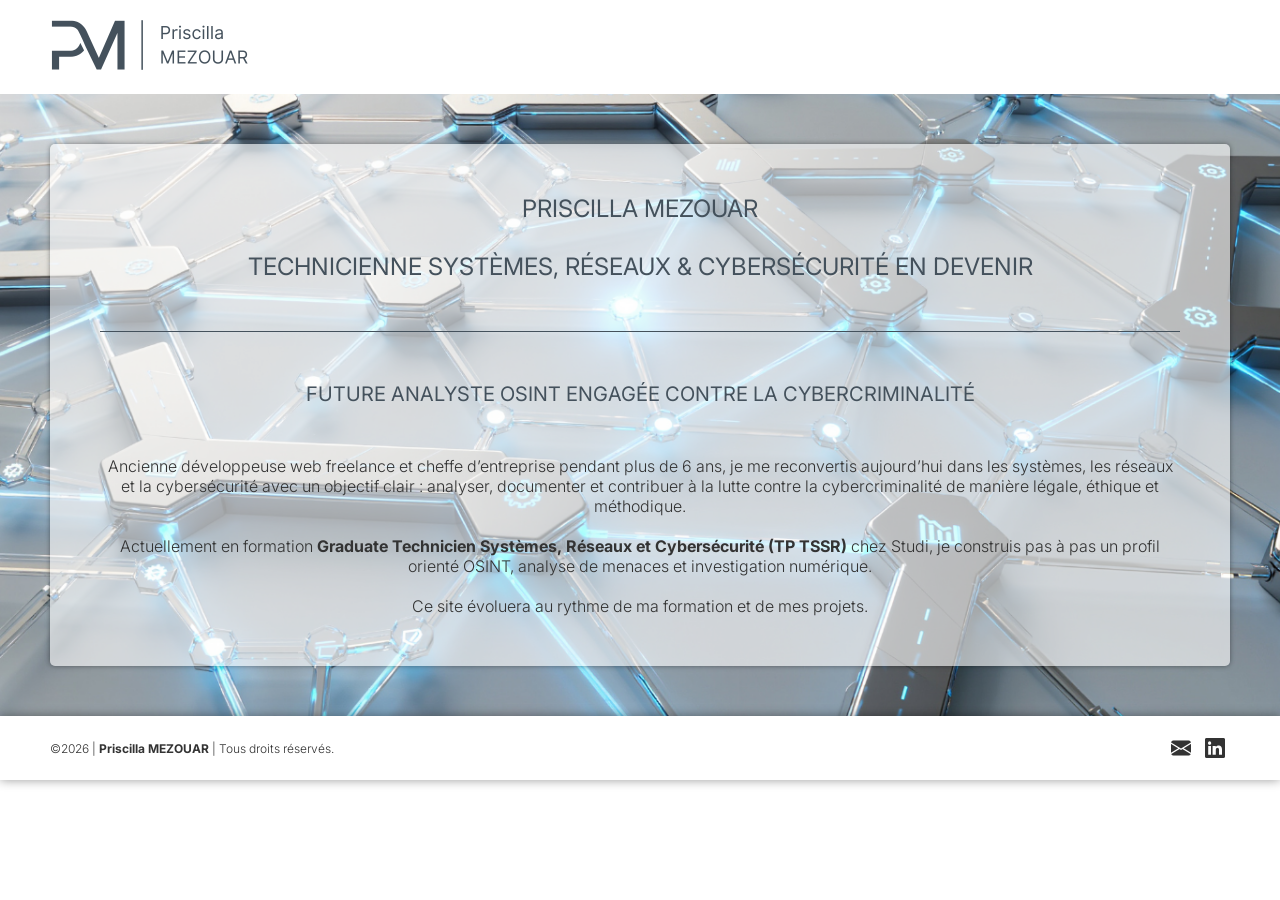
==== index.html @ 18a88931 "Initial commit" ====
<!doctype html>
<html lang="fr">
    <head>
        <meta charset="UTF-8" />
        <meta name="viewport" content="width=device-width, initial-scale=1.0" />
        <title>
            Priscilla Mezouar - Technicienne Supérieure Systèmes Réseaux
            spécialisée en Cybersécurité
        </title>
        <link
            rel="shortcut icon"
            href="./assets/images/favicon.ico"
            type="image/x-icon" />
        <link rel="stylesheet" href="./assets/css/index.css" />

        <!-- FONTS -->
        <link rel="preconnect" href="https://fonts.googleapis.com" />
        <link rel="preconnect" href="https://fonts.gstatic.com" crossorigin />
        <link
            href="https://fonts.googleapis.com/css2?family=Inter:ital,opsz,wght@0,14..32,100..900;1,14..32,100..900&display=swap"
            rel="stylesheet" />

        <!-- BOOTSTRAP ICONS -->
        <link
            rel="stylesheet"
            href="https://cdn.jsdelivr.net/npm/bootstrap-icons@1.13.1/font/bootstrap-icons.min.css" />
    </head>
    <body>
        <header>
            <a href="./index.html">
                <img
                    src="./assets/images/logo-priscilla-mezouar.png"
                    class="logo"
                    alt="Logo Priscilla Mezouar" />
            </a>

            <!-- <div class="iconsNav">
                <i class="bi bi-list" id="openIcon"></i>
                <i class="bi bi-x-circle" id="closeIcon"></i>
            </div>

            <nav>
                <a href="./index.html">Accueil</a>
                <a href="./index.html#a-propos">À propos</a>
                <a href="./index.html#formations">Formations</a>
                <a href="./index.html#competences">Compétences</a>
                <a href="./index.html#portfolio">Portfolio</a>
                <a href="./index.html#contact">Contact</a>
            </nav> -->
        </header>

        <main>
            <section id="hero">
                <div class="container">
                    <h1>
                        Priscilla Mezouar
                        <br /><br />
                        Technicienne Systèmes, Réseaux & Cybersécurité en
                        devenir
                    </h1>
                    <h2>
                        Future Analyste OSINT engagée contre la cybercriminalité
                    </h2>
                    <p>
                        Ancienne développeuse web freelance et cheffe
                        d’entreprise pendant plus de 6 ans, je me reconvertis
                        aujourd’hui dans les systèmes, les réseaux et la
                        cybersécurité avec un objectif clair : analyser,
                        documenter et contribuer à la lutte contre la
                        cybercriminalité de manière légale, éthique et
                        méthodique.
                        <br /><br />
                        Actuellement en formation
                        <b>
                            Graduate Technicien Systèmes, Réseaux et
                            Cybersécurité (TP TSSR)
                        </b>
                        chez Studi, je construis pas à pas un profil orienté
                        OSINT, analyse de menaces et investigation numérique.
                        <br /><br />
                        Ce site évoluera au rythme de ma formation et de mes
                        projets.
                    </p>
                    <!-- <div class="buttons-hero">
                        <a href="#a-propos"
                            ><button class="button2">En savoir plus</button></a
                        >
                        <a href="#portfolio"
                            ><button>Découvrir mes projets</button></a
                        >
                    </div> -->
                </div>
            </section>
        </main>

        <footer>
            <p>
                ©2026 | <a href="./index.html">Priscilla MEZOUAR</a> | Tous
                droits réservés.
            </p>

            <div class="social-link">
                <a href="mailto:mezouar.priscilla@gmail.com">
                    <i class="bi bi-envelope-fill"></i>
                </a>
                <a
                    href="https://linkedin.com/in/priscillamezouar"
                    target="_blank">
                    <i class="bi bi-linkedin"></i>
                </a>
            </div>
        </footer>

        <script src="./assets/js/index.js"></script>
    </body>
</html>
---- assets/css/index.css ----
* {
  margin: 0;
  padding: 0;
  box-sizing: border-box;
  transition: 0.2s ease;
  cursor: default;
  font-size: 16px;
  font-weight: 300;
  -webkit-user-select: none;
     -moz-user-select: none;
          user-select: none;
  font-family: "Inter", "Trebuchet MS", "Lucida Sans Unicode", "Lucida Grande", "Lucida Sans", Arial, sans-serif;
  color: #333;
}

h1,
h2,
h3,
h4,
h5,
h6 {
  color: #44515c;
  font-weight: bold;
  text-transform: uppercase;
}

h1 {
  font-size: 24px;
}

h2 {
  font-size: 24px;
}

h3 {
  font-size: 20px;
}

a {
  cursor: pointer;
  text-decoration: none;
  font-weight: bold;
}
a * {
  cursor: pointer;
}

section {
  padding: 50px;
}

.img {
  box-shadow: 0 0 5px rgba(0, 0, 0, 0.4);
  width: 100%;
  border-radius: 5px;
}

button {
  border: 1px solid #44515c;
  border-radius: 3px;
  background: #44515c;
  padding: 5px 30px;
  color: #fff;
  font-weight: normal;
}
button:hover {
  box-shadow: inset 0 0 10px #000;
}

.button2 {
  background: rgba(255, 255, 255, 0.6);
  color: #44515c;
}

header {
  display: flex;
  align-items: center;
  flex-wrap: wrap;
  gap: 20px;
  justify-content: space-between;
  padding: 20px 50px;
  box-shadow: 0 0 10px rgba(0, 0, 0, 0.4);
}
header .logo {
  max-height: 50px;
}
header .iconsNav {
  display: none;
}
@media screen and (max-width: 992px) {
  header .iconsNav {
    display: block;
  }
}
header .iconsNav i {
  font-size: 25px;
}
header .iconsNav #closeIcon {
  display: none;
}
header nav {
  display: flex;
  flex-wrap: wrap;
  align-items: center;
  gap: 20px;
}
@media screen and (max-width: 992px) {
  header nav {
    display: none;
    flex-direction: column;
    width: 100%;
    padding: 50px;
    border-top: 1px solid #c9cfd2;
  }
}
header nav a {
  font-weight: normal;
}
header nav a:hover {
  font-weight: bold;
}

footer {
  display: flex;
  align-items: center;
  flex-wrap: wrap;
  gap: 20px;
  justify-content: space-between;
  padding: 20px 50px;
  box-shadow: 0 0 10px rgba(0, 0, 0, 0.4);
}
@media screen and (max-width: 992px) {
  footer {
    flex-direction: column;
    text-align: center;
  }
}
footer p {
  font-size: 12px;
}
footer p * {
  font-size: 12px;
}
footer i {
  font-size: 20px;
  margin: 0 5px;
}

#hero {
  background: url(../images/hero.webp) center/cover;
}
#hero .container {
  background: rgba(255, 255, 255, 0.6);
  padding: 50px;
  box-shadow: 0 0 5px rgba(0, 0, 0, 0.4);
  border-radius: 5px;
  display: flex;
  flex-direction: column;
  gap: 50px;
  text-align: center;
}
#hero .container h1,
#hero .container h2 {
  font-weight: normal;
}
#hero .container h1 {
  padding-bottom: 50px;
  border-bottom: 1px solid #44515c;
}
#hero .container h2 {
  font-size: 20px;
}
#hero .container b {
  font-weight: bold;
}
#hero .container .buttons-hero {
  display: flex;
  gap: 20px;
  align-items: center;
  flex-wrap: wrap;
  justify-content: center;
}/*# sourceMappingURL=index.css.map */
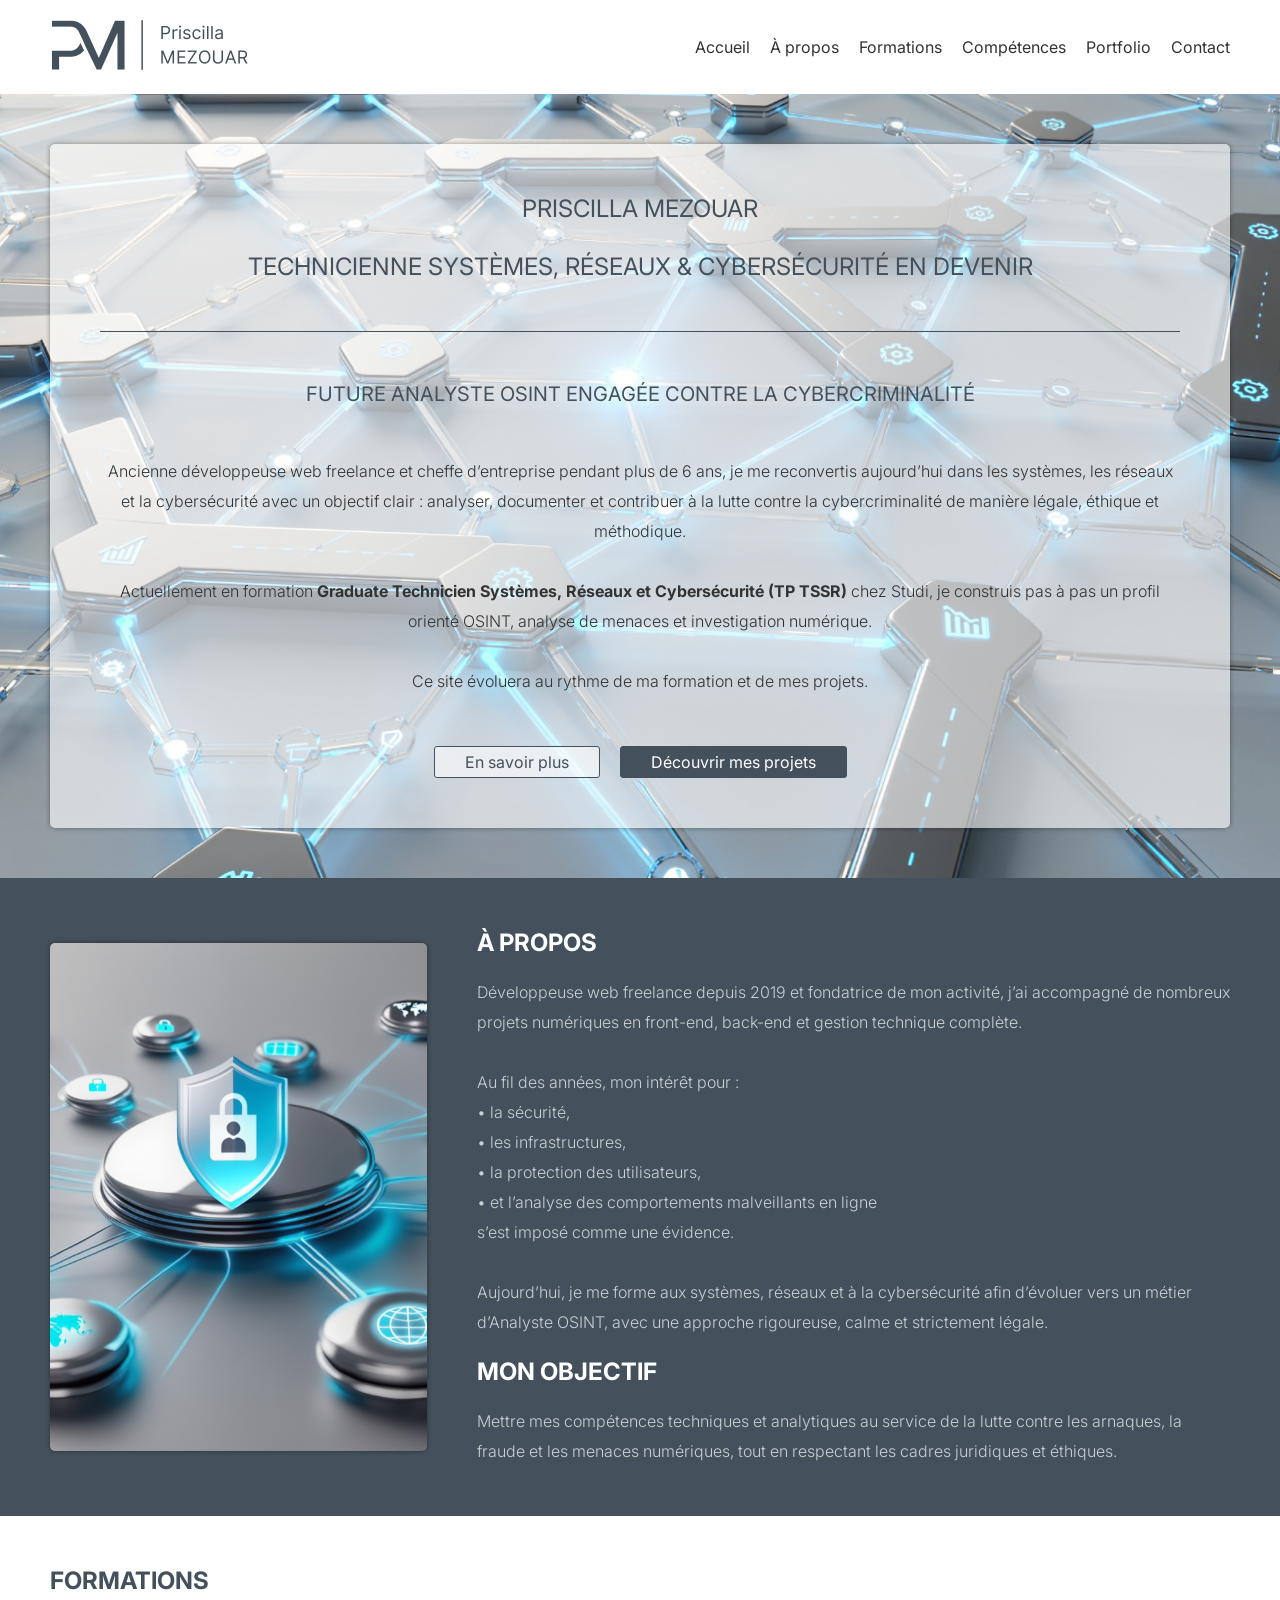
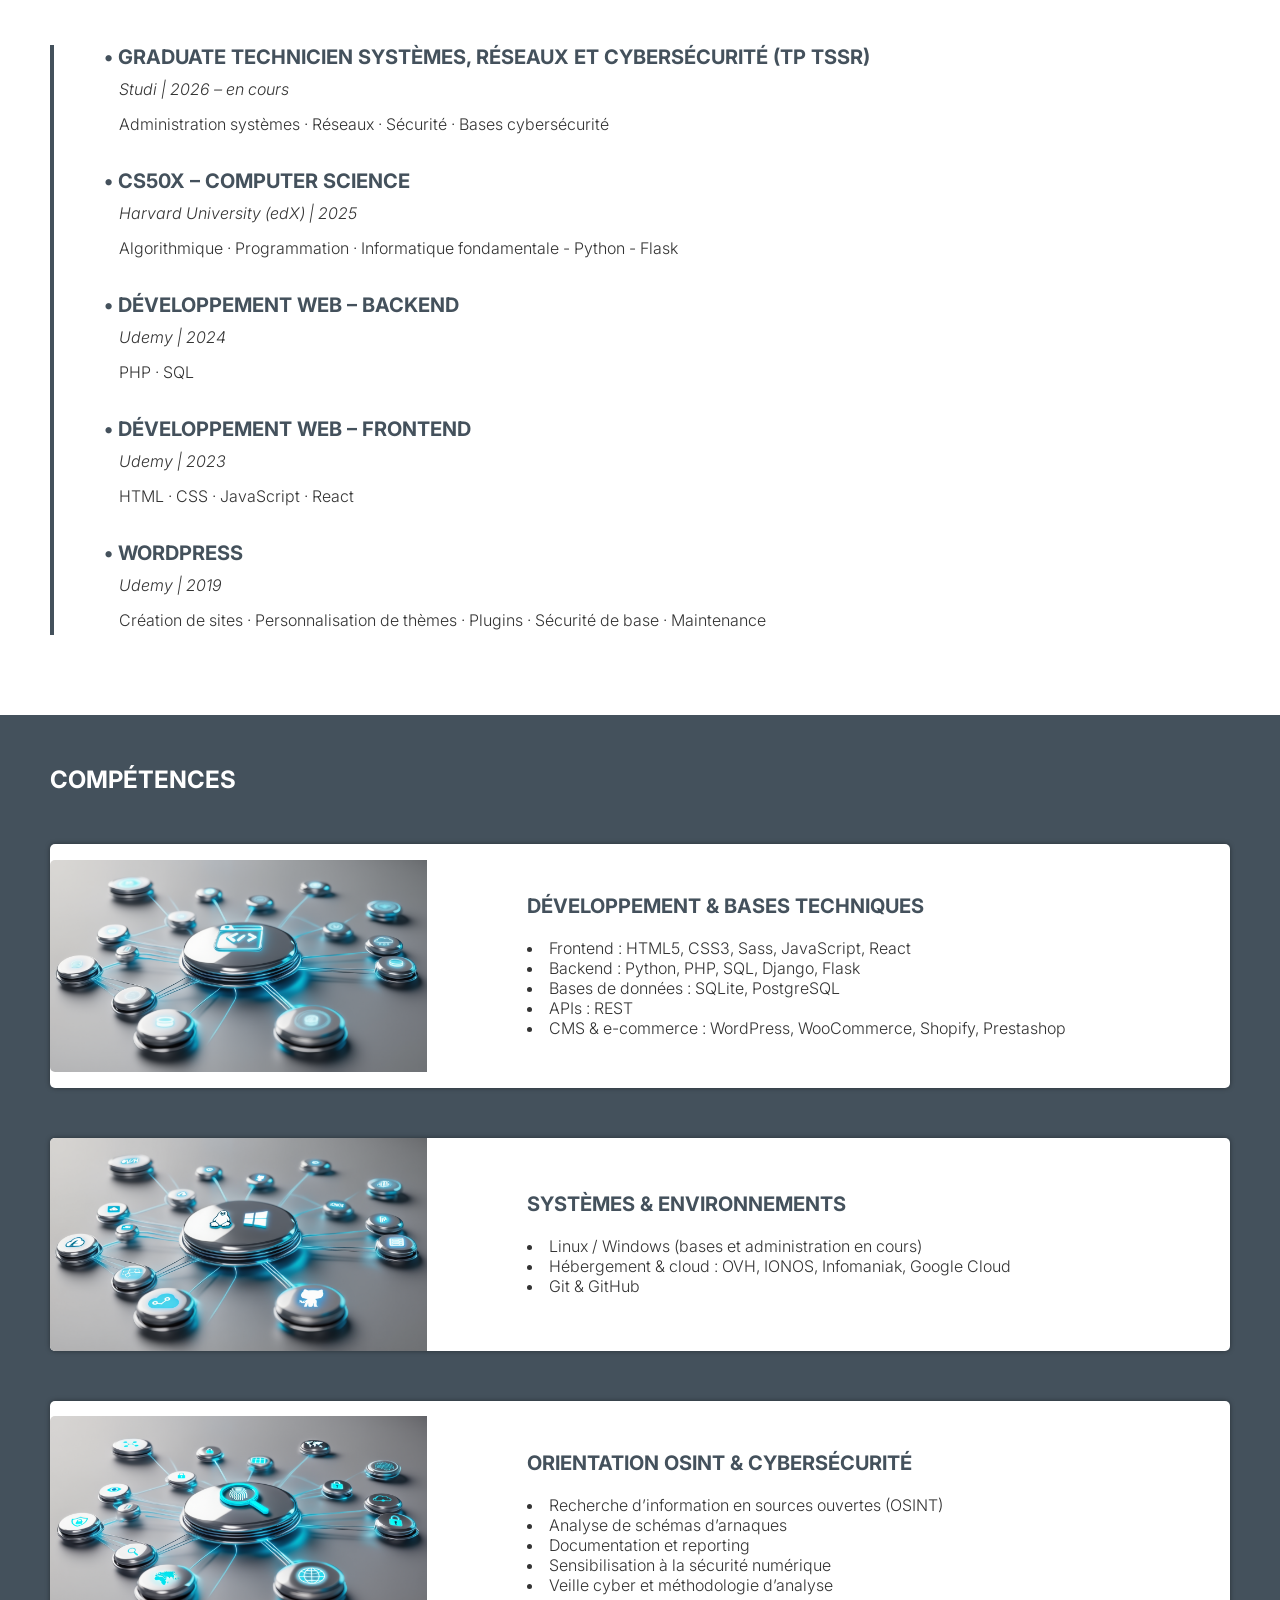
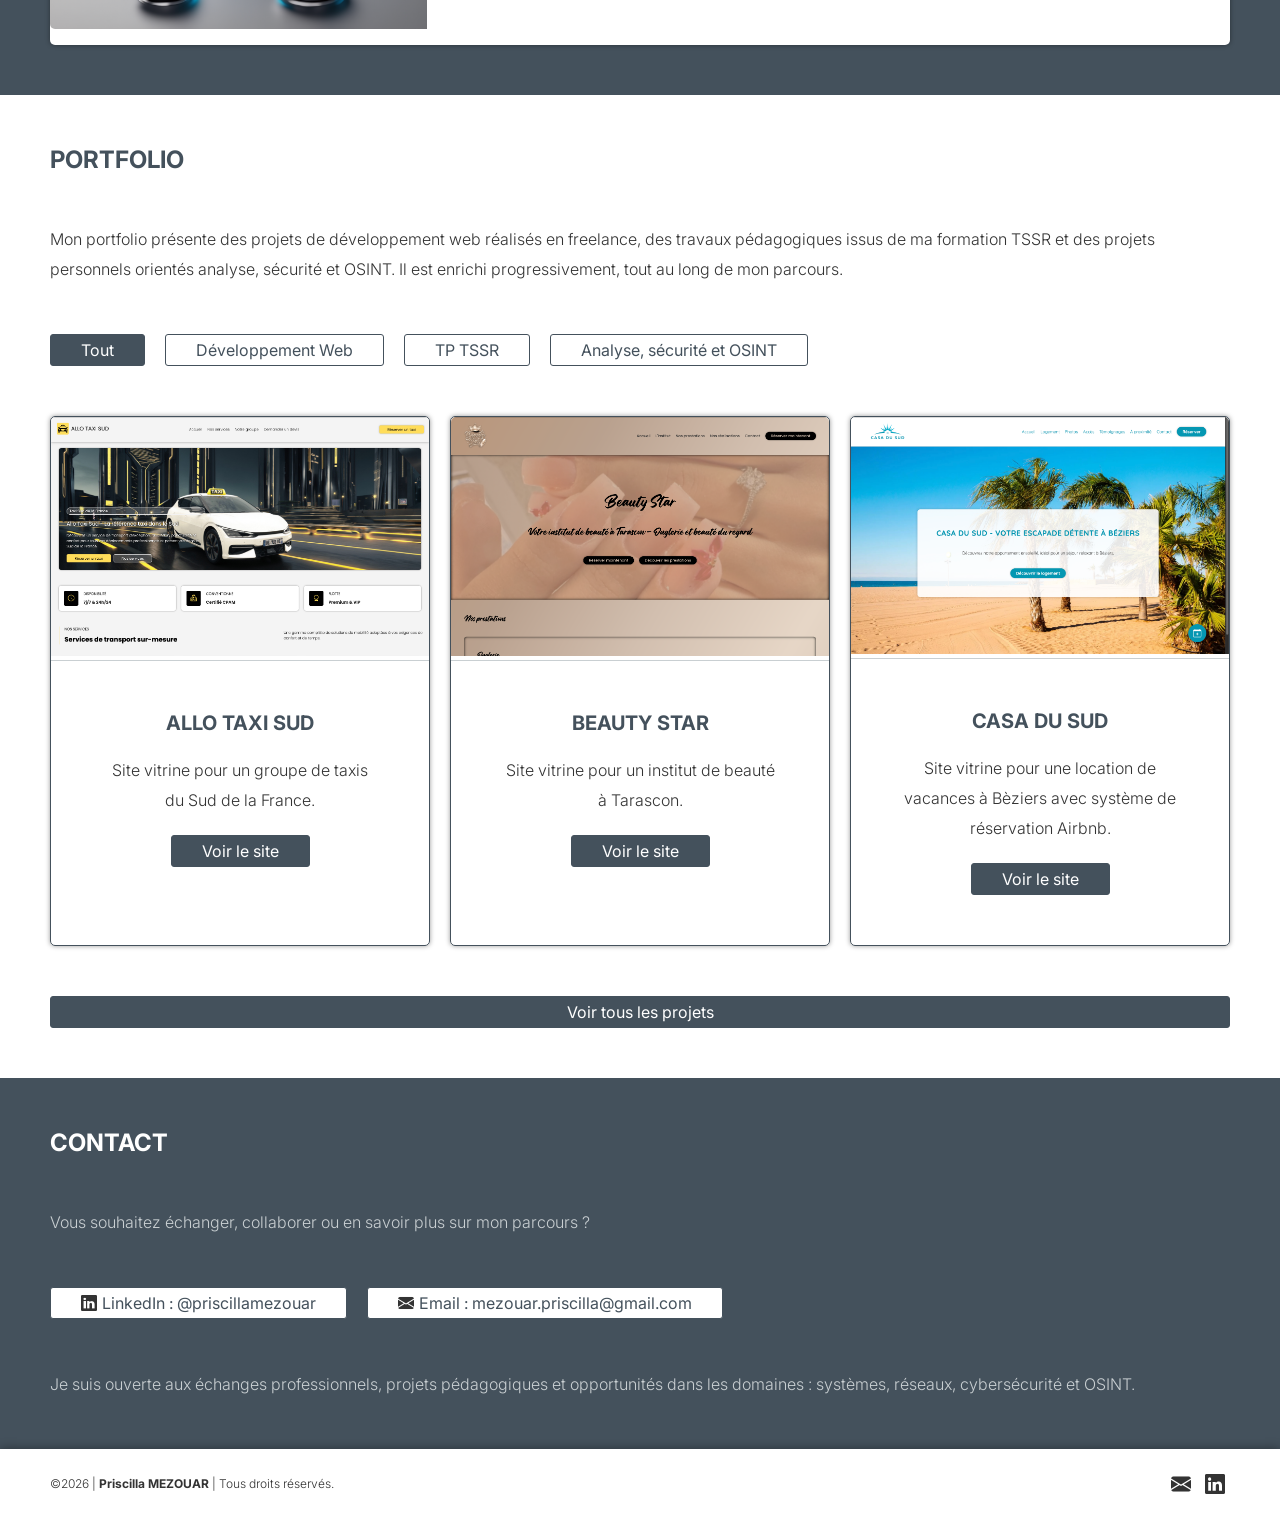
==== commit 2390012e: "PM V1" ====
--- a/index.html
+++ b/index.html
@@ -34,7 +34,7 @@
                     alt="Logo Priscilla Mezouar" />
             </a>
 
-            <!-- <div class="iconsNav">
+            <div class="iconsNav">
                 <i class="bi bi-list" id="openIcon"></i>
                 <i class="bi bi-x-circle" id="closeIcon"></i>
             </div>
@@ -46,7 +46,7 @@
                 <a href="./index.html#competences">Compétences</a>
                 <a href="./index.html#portfolio">Portfolio</a>
                 <a href="./index.html#contact">Contact</a>
-            </nav> -->
+            </nav>
         </header>
 
         <main>
@@ -81,15 +81,314 @@
                         Ce site évoluera au rythme de ma formation et de mes
                         projets.
                     </p>
-                    <!-- <div class="buttons-hero">
+                    <div class="buttons-hero">
                         <a href="#a-propos"
                             ><button class="button2">En savoir plus</button></a
                         >
                         <a href="#portfolio"
                             ><button>Découvrir mes projets</button></a
                         >
-                    </div> -->
-                </div>
+                    </div>
+                </div>
+            </section>
+
+            <section id="a-propos">
+                <div class="container">
+                    <img
+                        src="./assets/images/a-propos.webp"
+                        alt="À propos"
+                        class="img" />
+                    <div>
+                        <h2>À propos</h2>
+
+                        <p>
+                            Développeuse web freelance depuis 2019 et fondatrice
+                            de mon activité, j’ai accompagné de nombreux projets
+                            numériques en front-end, back-end et gestion
+                            technique complète.
+                            <br /><br />
+                            Au fil des années, mon intérêt pour :
+                            <br />• la sécurité, <br />• les infrastructures,
+                            <br />• la protection des utilisateurs,
+                            <br />
+                            • et l’analyse des comportements malveillants en
+                            ligne
+                            <br />
+                            s’est imposé comme une évidence.
+                            <br /><br />
+                            Aujourd’hui, je me forme aux systèmes, réseaux et à
+                            la cybersécurité afin d’évoluer vers un métier
+                            d’Analyste OSINT, avec une approche rigoureuse,
+                            calme et strictement légale.
+                        </p>
+
+                        <h2>Mon objectif</h2>
+                        <p>
+                            Mettre mes compétences techniques et analytiques au
+                            service de la lutte contre les arnaques, la fraude
+                            et les menaces numériques, tout en respectant les
+                            cadres juridiques et éthiques.
+                        </p>
+                    </div>
+                </div>
+            </section>
+
+            <section id="formations">
+                <h2>Formations</h2>
+
+                <div class="container">
+                    <div class="item">
+                        <h3>
+                            • Graduate Technicien Systèmes, Réseaux et
+                            Cybersécurité (TP TSSR)
+                        </h3>
+                        <em>Studi | 2026 – en cours</em>
+                        <p>
+                            Administration systèmes · Réseaux · Sécurité · Bases
+                            cybersécurité
+                        </p>
+                    </div>
+
+                    <div class="item">
+                        <h3>• CS50x – Computer Science</h3>
+                        <em>Harvard University (edX) | 2025</em>
+                        <p>
+                            Algorithmique · Programmation · Informatique
+                            fondamentale - Python - Flask
+                        </p>
+                    </div>
+
+                    <div class="item">
+                        <h3>• Développement Web – Backend</h3>
+                        <em>Udemy | 2024</em>
+                        <p>PHP · SQL</p>
+                    </div>
+
+                    <div class="item">
+                        <h3>• Développement Web – Frontend</h3>
+                        <em>Udemy | 2023</em>
+                        <p>HTML · CSS · JavaScript · React</p>
+                    </div>
+
+                    <div class="item">
+                        <h3>• WordPress</h3>
+                        <em>Udemy | 2019</em>
+                        <p>
+                            Création de sites · Personnalisation de thèmes ·
+                            Plugins · Sécurité de base · Maintenance
+                        </p>
+                    </div>
+                </div>
+            </section>
+
+            <section id="competences">
+                <h2>Compétences</h2>
+
+                <div class="item">
+                    <img
+                        src="./assets/images/dev.webp"
+                        alt="Développement & bases techniques" />
+                    <div>
+                        <h3>Développement & bases techniques</h3>
+                        <ul>
+                            <li>
+                                Frontend : HTML5, CSS3, Sass, JavaScript, React
+                            </li>
+                            <li>Backend : Python, PHP, SQL, Django, Flask</li>
+
+                            <li>Bases de données : SQLite, PostgreSQL</li>
+                            <li>APIs : REST</li>
+                            <li>
+                                CMS & e-commerce : WordPress, WooCommerce,
+                                Shopify, Prestashop
+                            </li>
+                        </ul>
+                    </div>
+                </div>
+                <div class="item">
+                    <img
+                        src="./assets/images/systeme.webp"
+                        alt="Systèmes & environnements" />
+                    <div>
+                        <h3>Systèmes & environnements</h3>
+                        <ul>
+                            <li>
+                                Linux / Windows (bases et administration en
+                                cours)
+                            </li>
+                            <li>
+                                Hébergement & cloud : OVH, IONOS, Infomaniak,
+                                Google Cloud
+                            </li>
+                            <li>Git & GitHub</li>
+                        </ul>
+                    </div>
+                </div>
+
+                <div class="item">
+                    <img
+                        src="./assets/images/osint.webp"
+                        alt="Orientation OSINT & cybersécurité" />
+                    <div>
+                        <h3>Orientation OSINT & cybersécurité</h3>
+                        <ul>
+                            <li>
+                                Recherche d’information en sources ouvertes
+                                (OSINT)
+                            </li>
+                            <li>Analyse de schémas d’arnaques</li>
+                            <li>Documentation et reporting</li>
+                            <li>Sensibilisation à la sécurité numérique</li>
+                            <li>Veille cyber et méthodologie d’analyse</li>
+                        </ul>
+                    </div>
+                </div>
+            </section>
+
+            <section id="portfolio">
+                <h2>Portfolio</h2>
+
+                <p>
+                    Mon portfolio présente des projets de développement web
+                    réalisés en freelance, des travaux pédagogiques issus de ma
+                    formation TSSR et des projets personnels orientés analyse,
+                    sécurité et OSINT. Il est enrichi progressivement, tout au
+                    long de mon parcours.
+                </p>
+
+                <div class="buttons-selection">
+                    <button data-filter="all" class="button2">Tout</button>
+                    <button data-filter="developpement-web" class="button2">
+                        Développement Web
+                    </button>
+                    <button data-filter="tp-tssr" class="button2">
+                        TP TSSR
+                    </button>
+                    <button data-filter="cybersecurite" class="button2">
+                        Analyse, sécurité et OSINT
+                    </button>
+                </div>
+
+                <div class="projects">
+                    <div class="item developpement-web">
+                        <img
+                            src="./assets/images/projets/allo-taxi-sud.webp"
+                            alt="Allo Taxi Sud" />
+                        <div>
+                            <h3>Allo Taxi Sud</h3>
+                            <p>
+                                Site vitrine pour un groupe de taxis du Sud de
+                                la France.
+                            </p>
+                            <a href="https://allo-taxi-sud.com" target="_blank">
+                                <button>Voir le site</button>
+                            </a>
+                        </div>
+                    </div>
+
+                    <div class="item developpement-web">
+                        <img
+                            src="./assets/images/projets/beauty-star.webp"
+                            alt="Beauty Star" />
+                        <div>
+                            <h3>Beauty Star</h3>
+                            <p>
+                                Site vitrine pour un institut de beauté à
+                                Tarascon.
+                            </p>
+                            <a href="https://beauty-star.fr" target="_blank"
+                                ><button>Voir le site</button></a
+                            >
+                        </div>
+                    </div>
+
+                    <div class="item developpement-web">
+                        <img
+                            src="./assets/images/projets/casa-du-sud.webp"
+                            alt="Casa du Sud" />
+                        <div>
+                            <h3>Casa du Sud</h3>
+                            <p>
+                                Site vitrine pour une location de vacances à
+                                Bèziers avec système de réservation Airbnb.
+                            </p>
+                            <a href="https://casadusud.fr" target="_blank">
+                                <button>Voir le site</button>
+                            </a>
+                        </div>
+                    </div>
+
+                    <div class="item developpement-web">
+                        <img
+                            src="./assets/images/projets/dpartenr.webp"
+                            alt="DParten'R" />
+                        <div>
+                            <h3>DParten'R</h3>
+                            <p>
+                                Site vitrine pour une entreprise de conseil,
+                                accompagnement et de formation dans les domaines
+                                du transport et de la logistique.
+                            </p>
+                            <a href="https://dpartenr.fr" target="_blank">
+                                <button>Voir le site</button>
+                            </a>
+                        </div>
+                    </div>
+
+                    <div class="item developpement-web">
+                        <img
+                            src="./assets/images/projets/fo-transport13.webp"
+                            alt="FO Transports 13" />
+                        <div>
+                            <h3>FO Transports 13</h3>
+                            <p>
+                                Site vitrine pour le syndicat Force Ouvrière du
+                                transport et de la logistique des
+                                Bouches-du-Rhône.
+                            </p>
+                            <a
+                                href="https://fo-transports13.fr"
+                                target="_blank">
+                                <button>Voir le site</button>
+                            </a>
+                        </div>
+                    </div>
+
+                    <p id="noProjectsMessage" style="display: none">
+                        Aucun projet pour l'instant.
+                    </p>
+                </div>
+
+                <button id="showAllProjects">Voir tous les projets</button>
+            </section>
+
+            <section id="contact">
+                <h2>Contact</h2>
+                <p>
+                    Vous souhaitez échanger, collaborer ou en savoir plus sur
+                    mon parcours ?
+                </p>
+                <div class="buttons-contact">
+                    <a
+                        href="https://linkedin.com/in/priscillamezouar"
+                        target="_blank">
+                        <button class="button3">
+                            <i class="bi bi-linkedin"></i>LinkedIn :
+                            @priscillamezouar
+                        </button>
+                    </a>
+                    <a href="mailto:mezouar.priscilla@gmail.com">
+                        <button class="button3">
+                            <i class="bi bi-envelope-fill"></i>Email :
+                            mezouar.priscilla@gmail.com
+                        </button>
+                    </a>
+                </div>
+                <p>
+                    Je suis ouverte aux échanges professionnels, projets
+                    pédagogiques et opportunités dans les domaines : systèmes,
+                    réseaux, cybersécurité et OSINT.
+                </p>
             </section>
         </main>
 
--- a/assets/css/index.css
+++ b/assets/css/index.css
@@ -45,6 +45,10 @@
   cursor: pointer;
 }
 
+p {
+  line-height: 30px;
+}
+
 section {
   padding: 50px;
 }
@@ -72,6 +76,11 @@
   color: #44515c;
 }
 
+.button3 {
+  background: #fff;
+  color: #44515c;
+}
+
 header {
   display: flex;
   align-items: center;
@@ -179,4 +188,165 @@
   align-items: center;
   flex-wrap: wrap;
   justify-content: center;
+}
+
+#a-propos {
+  background: #44515c;
+}
+#a-propos .container {
+  display: grid;
+  grid-template-columns: 1fr 2fr;
+  gap: 50px;
+  align-items: center;
+}
+@media screen and (max-width: 992px) {
+  #a-propos .container {
+    grid-template-columns: 1fr;
+    text-align: center;
+  }
+  #a-propos .container img {
+    width: 80%;
+    margin: 0 auto;
+  }
+}
+#a-propos .container h2 {
+  color: #fff;
+}
+#a-propos .container p,
+#a-propos .container li {
+  color: #c9cfd2;
+}
+#a-propos .container div {
+  display: flex;
+  flex-direction: column;
+  gap: 20px;
+}
+
+#formations .container {
+  margin-top: 50px;
+  border-left: 4px solid #44515c;
+  padding-left: 50px;
+}
+#formations .container .item {
+  display: flex;
+  flex-direction: column;
+  gap: 10px;
+  margin-bottom: 30px;
+}
+#formations .container .item em,
+#formations .container .item p {
+  margin-left: 15px;
+}
+
+#competences {
+  background: #44515c;
+  display: flex;
+  flex-direction: column;
+  gap: 50px;
+  flex-wrap: wrap;
+}
+#competences h2 {
+  color: #fff;
+}
+#competences .item {
+  background: #fff;
+  display: grid;
+  grid-template-columns: 1fr 2fr;
+  gap: 50px;
+  align-items: center;
+  border-radius: 5px;
+  box-shadow: 0 0 5px rgba(0, 0, 0, 0.4);
+}
+@media screen and (max-width: 992px) {
+  #competences .item {
+    grid-template-columns: 1fr;
+    text-align: center;
+    gap: 0;
+  }
+}
+#competences .item img {
+  width: 100%;
+  border-radius: 5px 0 0 5px;
+}
+@media screen and (max-width: 992px) {
+  #competences .item img {
+    border-radius: 5px 5px 0 0;
+  }
+}
+#competences .item div {
+  display: flex;
+  flex-direction: column;
+  gap: 20px;
+  flex-wrap: wrap;
+  padding: 50px;
+}
+#competences .item div ul li {
+  list-style-position: inside;
+  text-align: left;
+}
+
+#portfolio {
+  display: flex;
+  flex-direction: column;
+  gap: 50px;
+}
+#portfolio .buttons-selection {
+  display: flex;
+  gap: 20px;
+  align-items: center;
+  flex-wrap: wrap;
+}
+#portfolio .projects {
+  display: grid;
+  grid-template-columns: repeat(3, 1fr);
+  gap: 20px;
+  align-items: start;
+}
+@media screen and (max-width: 992px) {
+  #portfolio .projects {
+    grid-template-columns: 1fr;
+    text-align: center;
+  }
+}
+#portfolio .projects .item {
+  border: 1px solid #44515c;
+  border-radius: 5px;
+  box-shadow: 0 0 5px rgba(0, 0, 0, 0.4);
+  height: 100%;
+}
+#portfolio .projects .item img {
+  width: 100%;
+  border-radius: 5px 5px 0 0;
+}
+#portfolio .projects .item div {
+  padding: 50px;
+  text-align: center;
+  display: flex;
+  flex-direction: column;
+  flex-wrap: wrap;
+  gap: 20px;
+  border-top: 1px solid #c9cfd2;
+}
+
+#contact {
+  display: flex;
+  flex-direction: column;
+  gap: 50px;
+  flex-wrap: wrap;
+  background: #44515c;
+}
+#contact h2 {
+  color: #fff;
+}
+#contact p {
+  color: #c9cfd2;
+}
+#contact .buttons-contact {
+  display: flex;
+  gap: 20px;
+  align-items: center;
+  flex-wrap: wrap;
+}
+#contact .buttons-contact button i {
+  margin-right: 5px;
 }/*# sourceMappingURL=index.css.map */
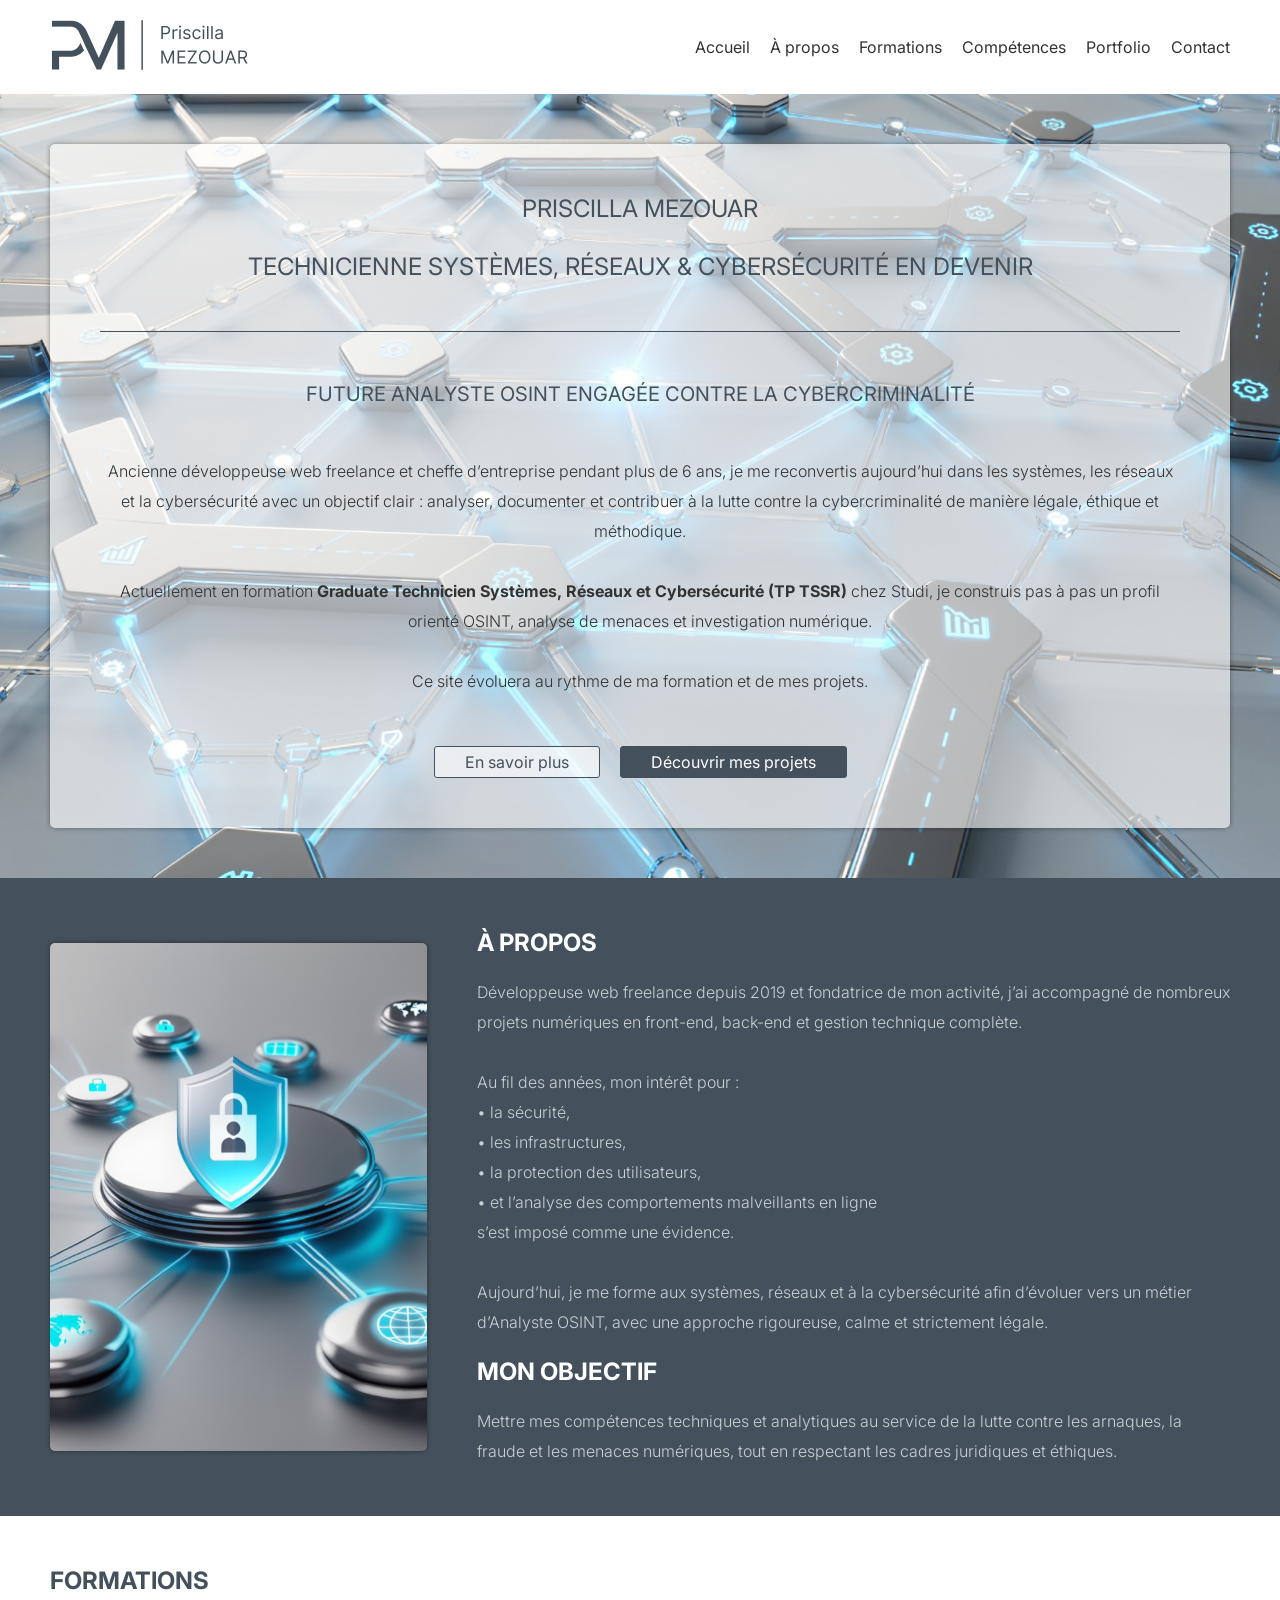
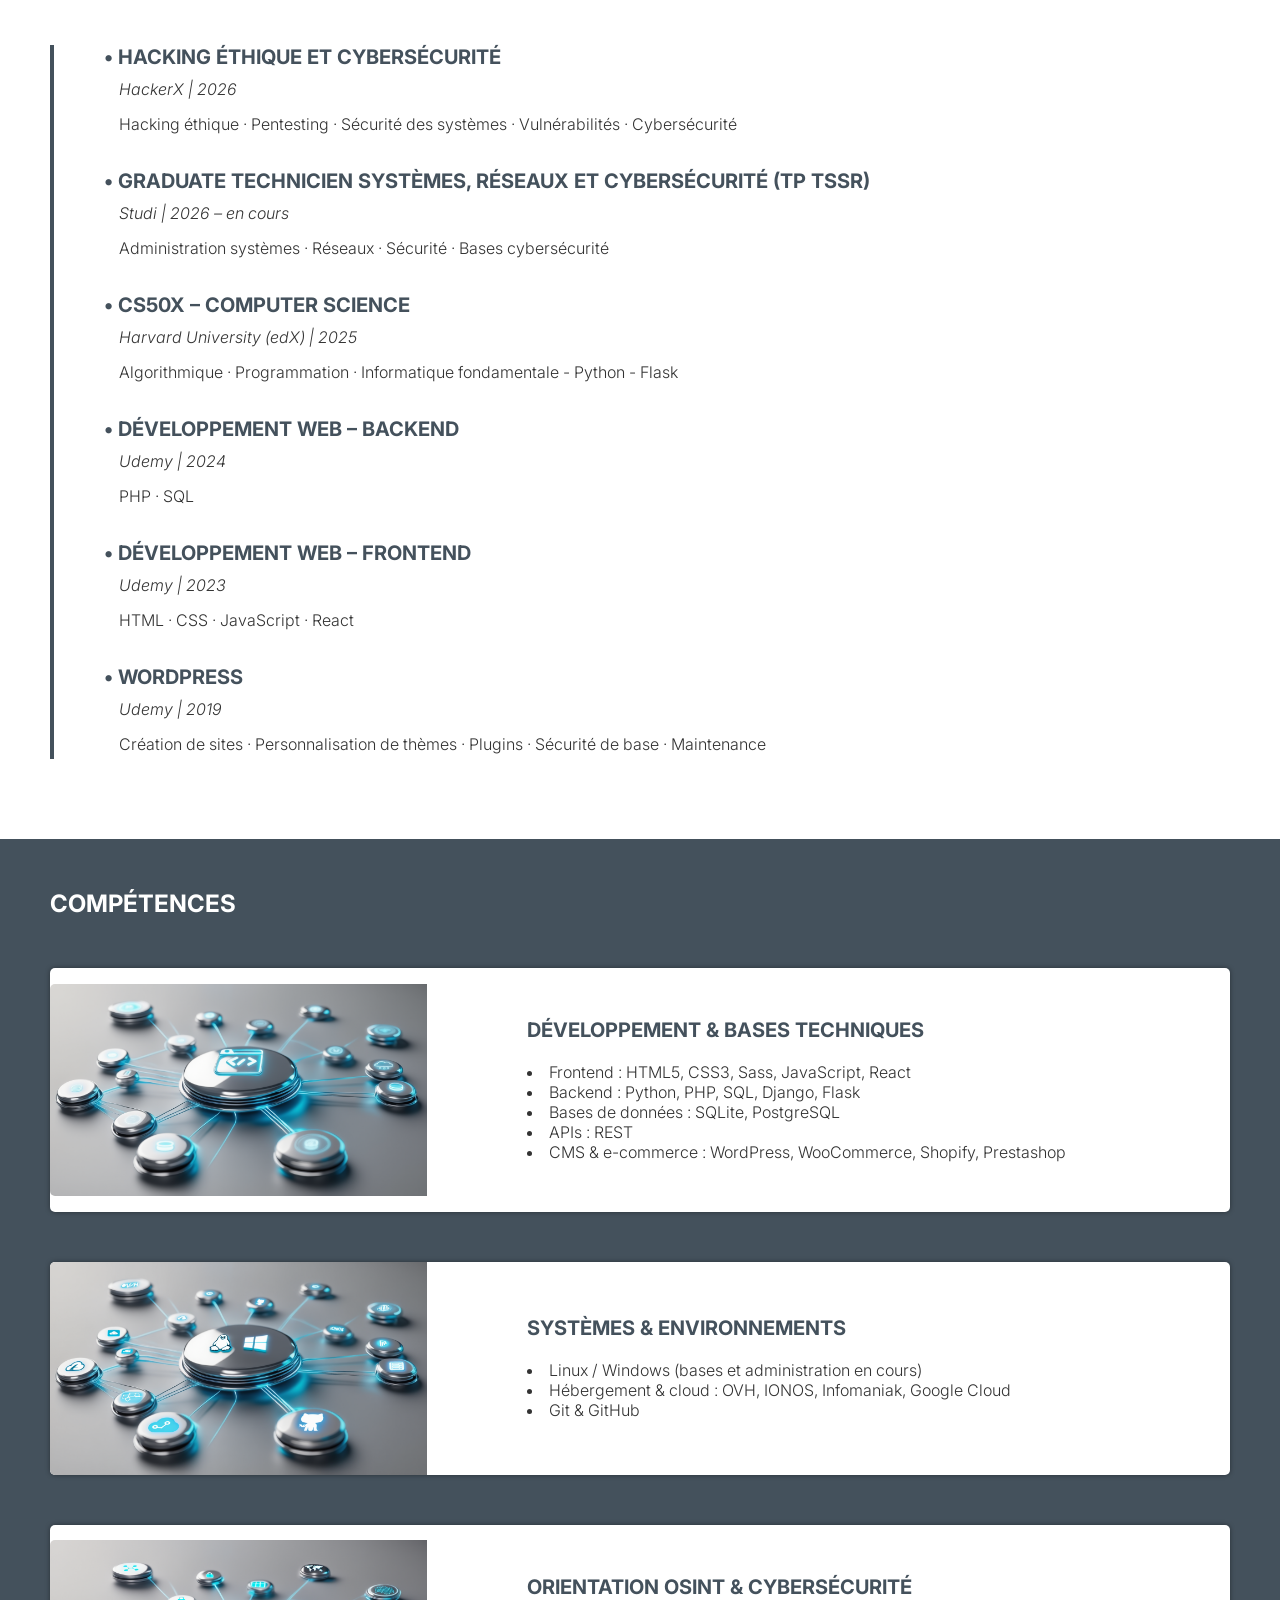
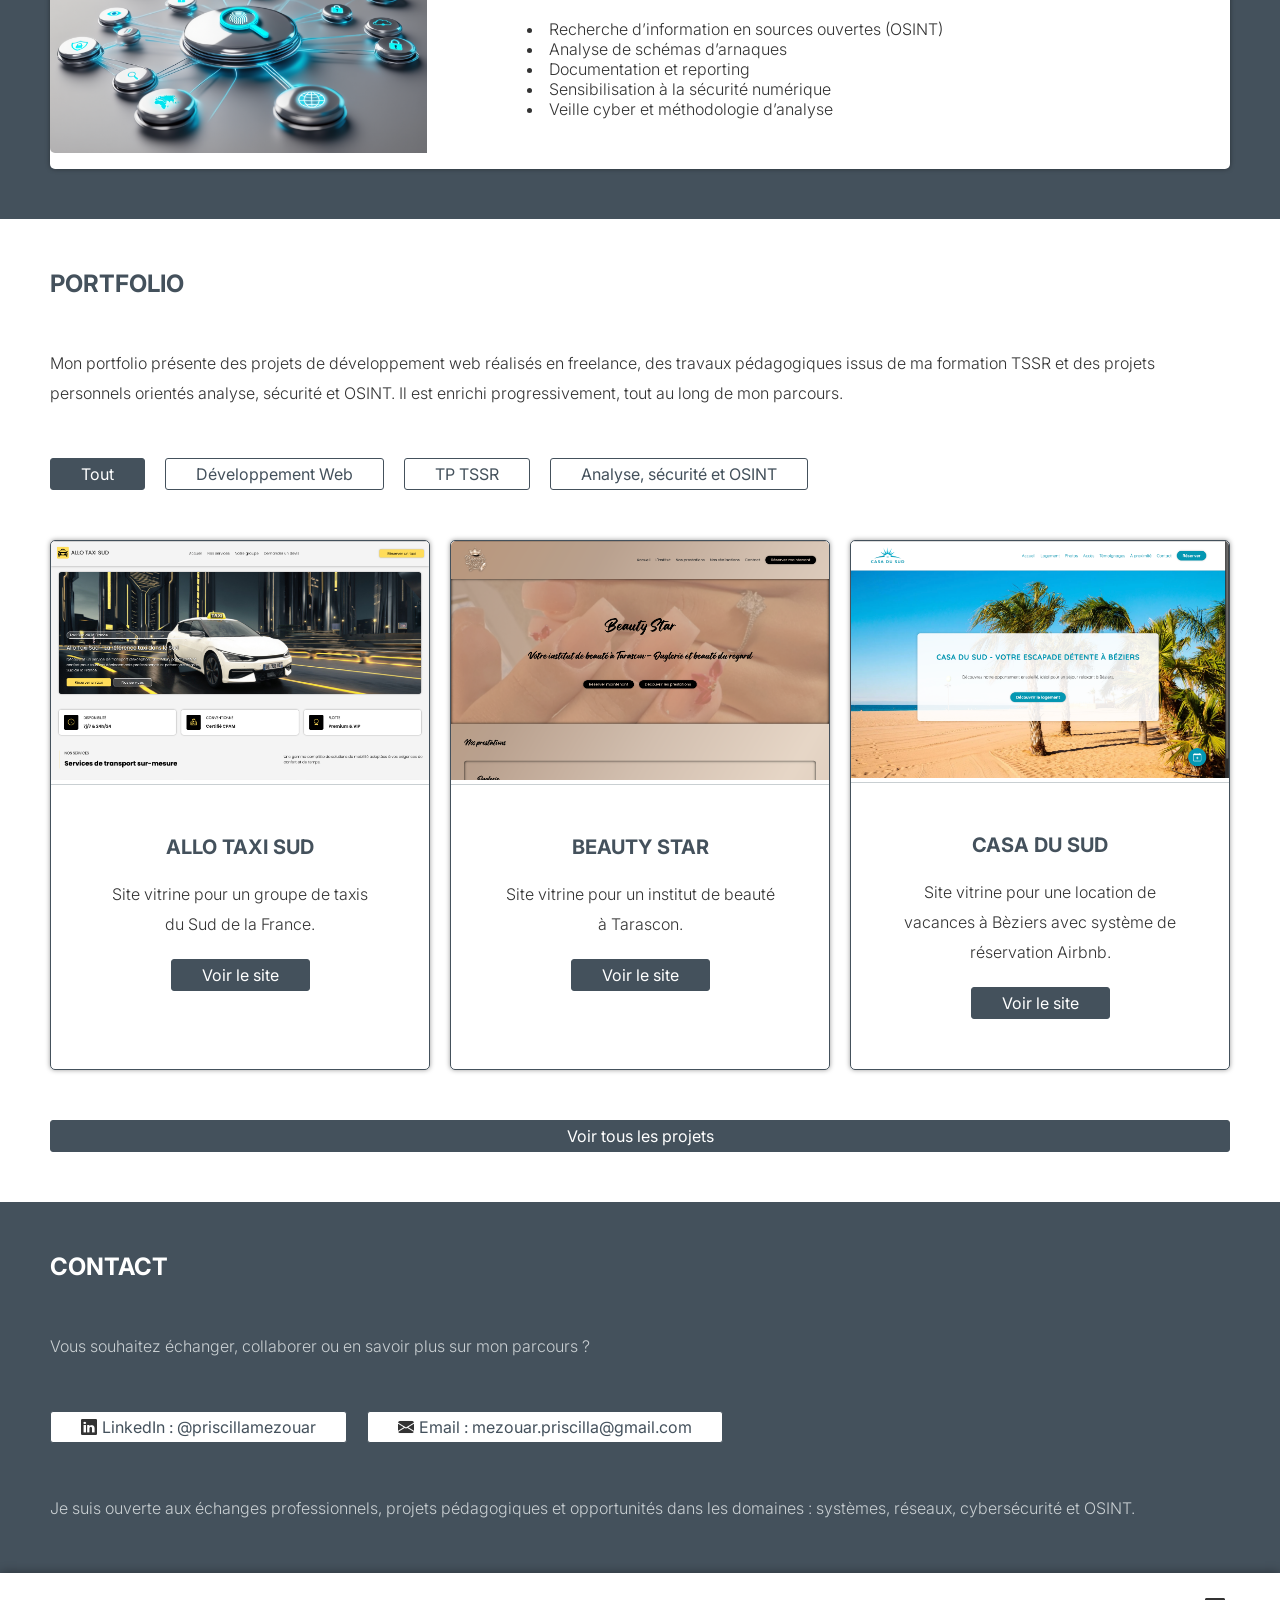
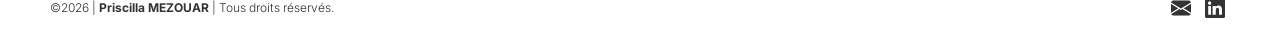
==== commit ecb49333: "update formations" ====
--- a/index.html
+++ b/index.html
@@ -138,6 +138,15 @@
 
                 <div class="container">
                     <div class="item">
+                        <h3>• Hacking Éthique et Cybersécurité</h3>
+                        <em>HackerX | 2026</em>
+                        <p>
+                            Hacking éthique · Pentesting · Sécurité des systèmes
+                            · Vulnérabilités · Cybersécurité
+                        </p>
+                    </div>
+
+                    <div class="item">
                         <h3>
                             • Graduate Technicien Systèmes, Réseaux et
                             Cybersécurité (TP TSSR)
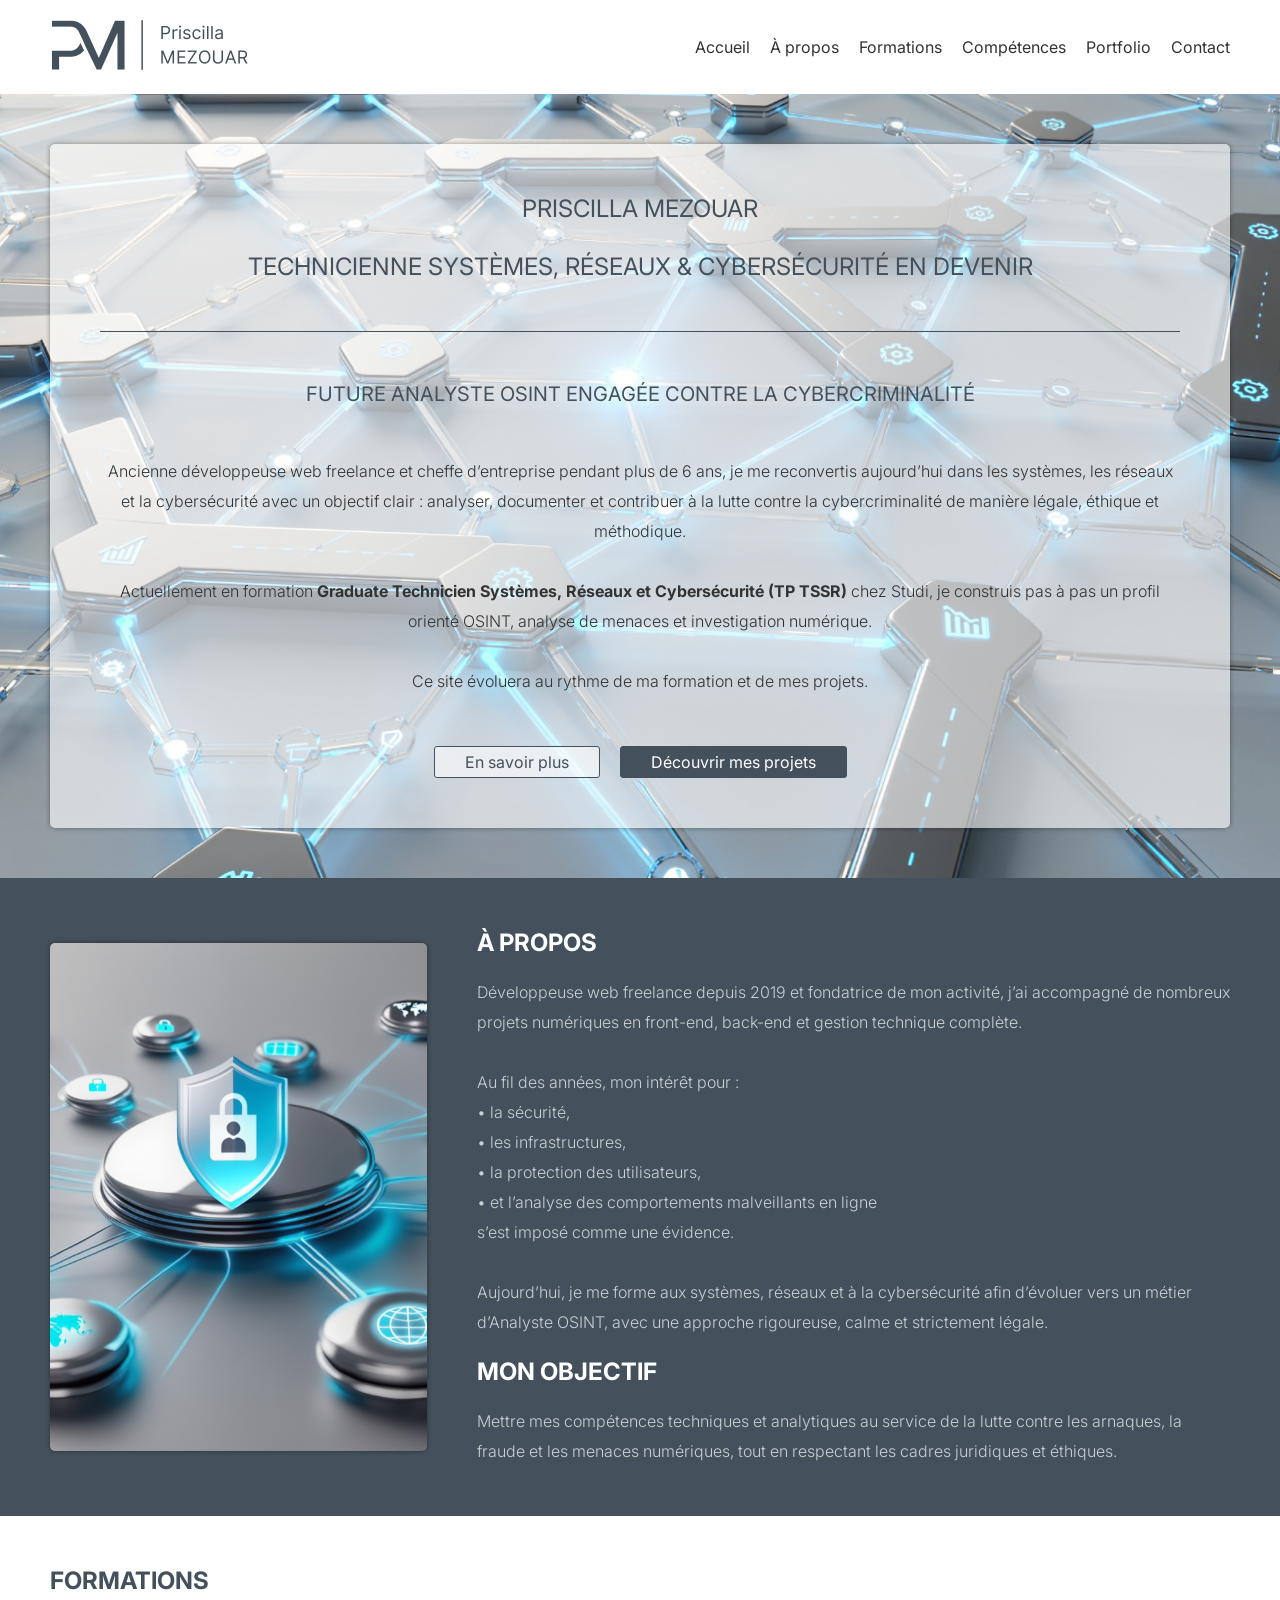
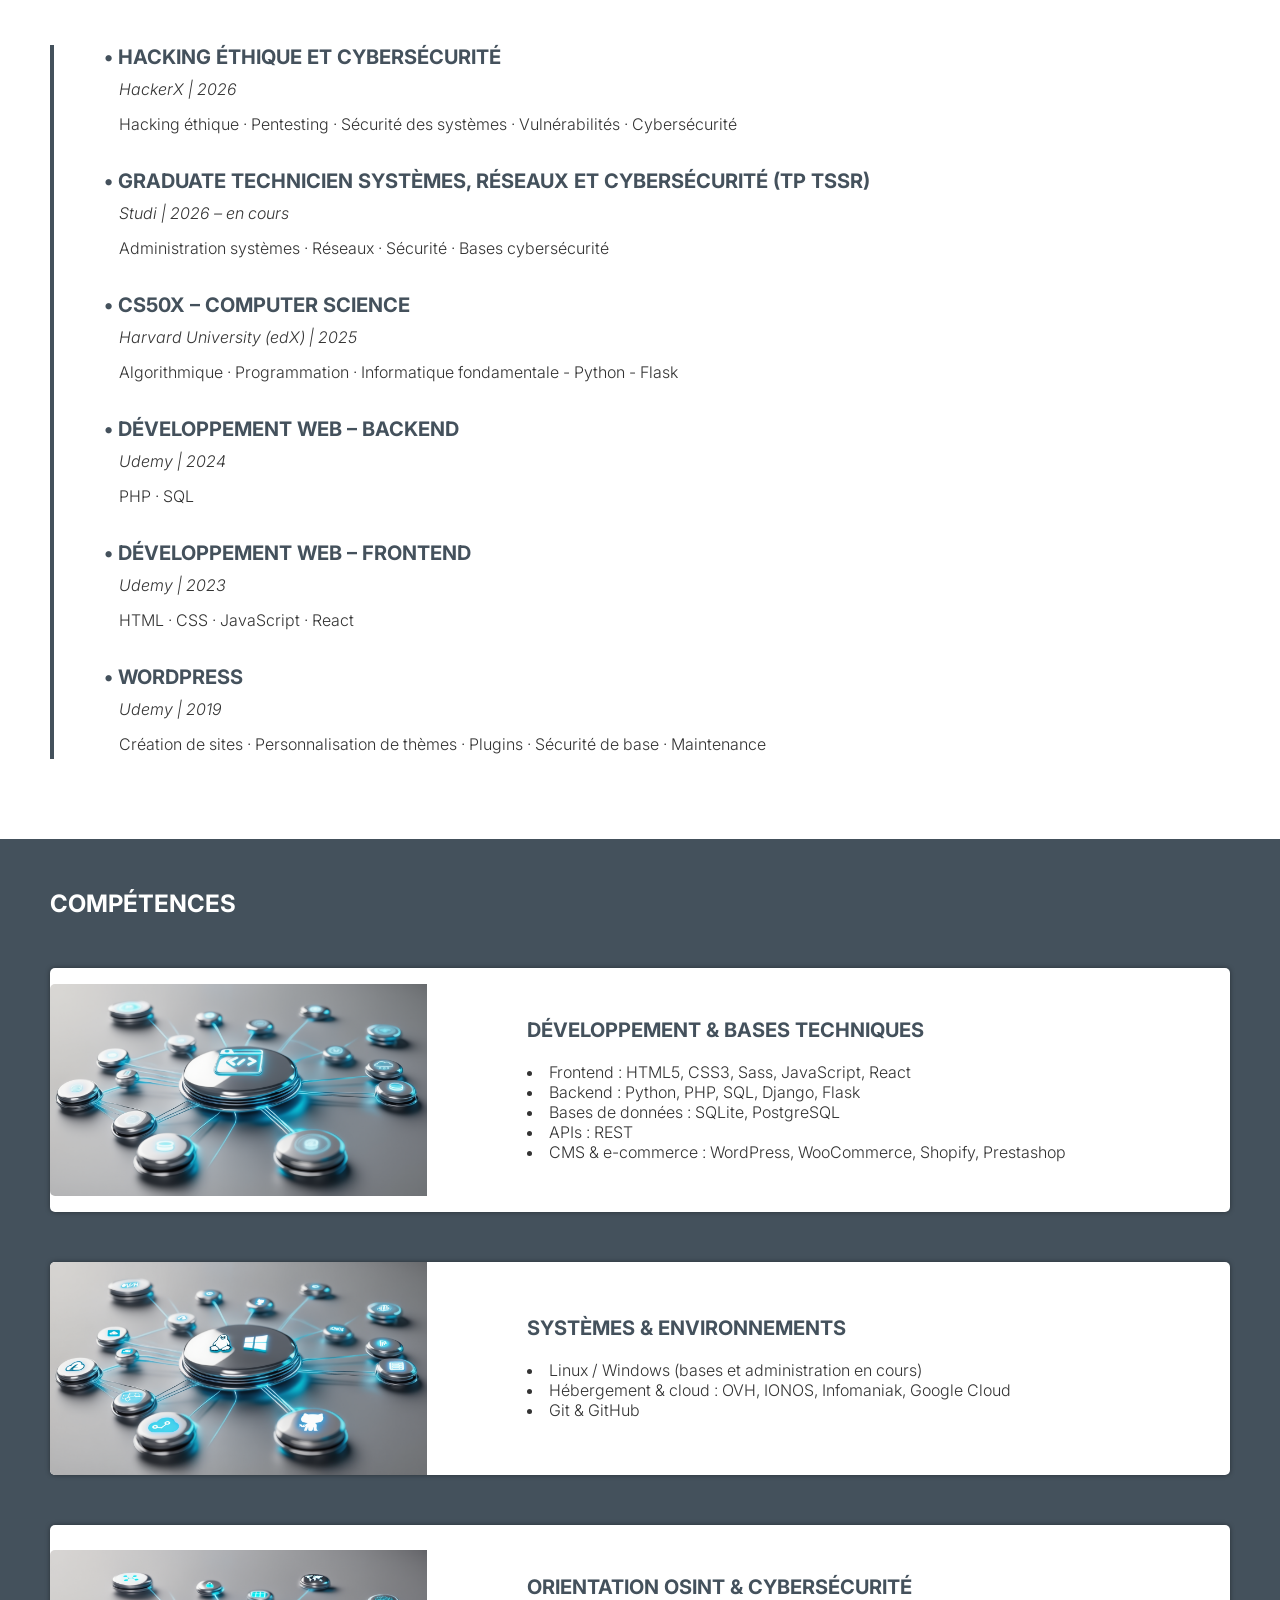
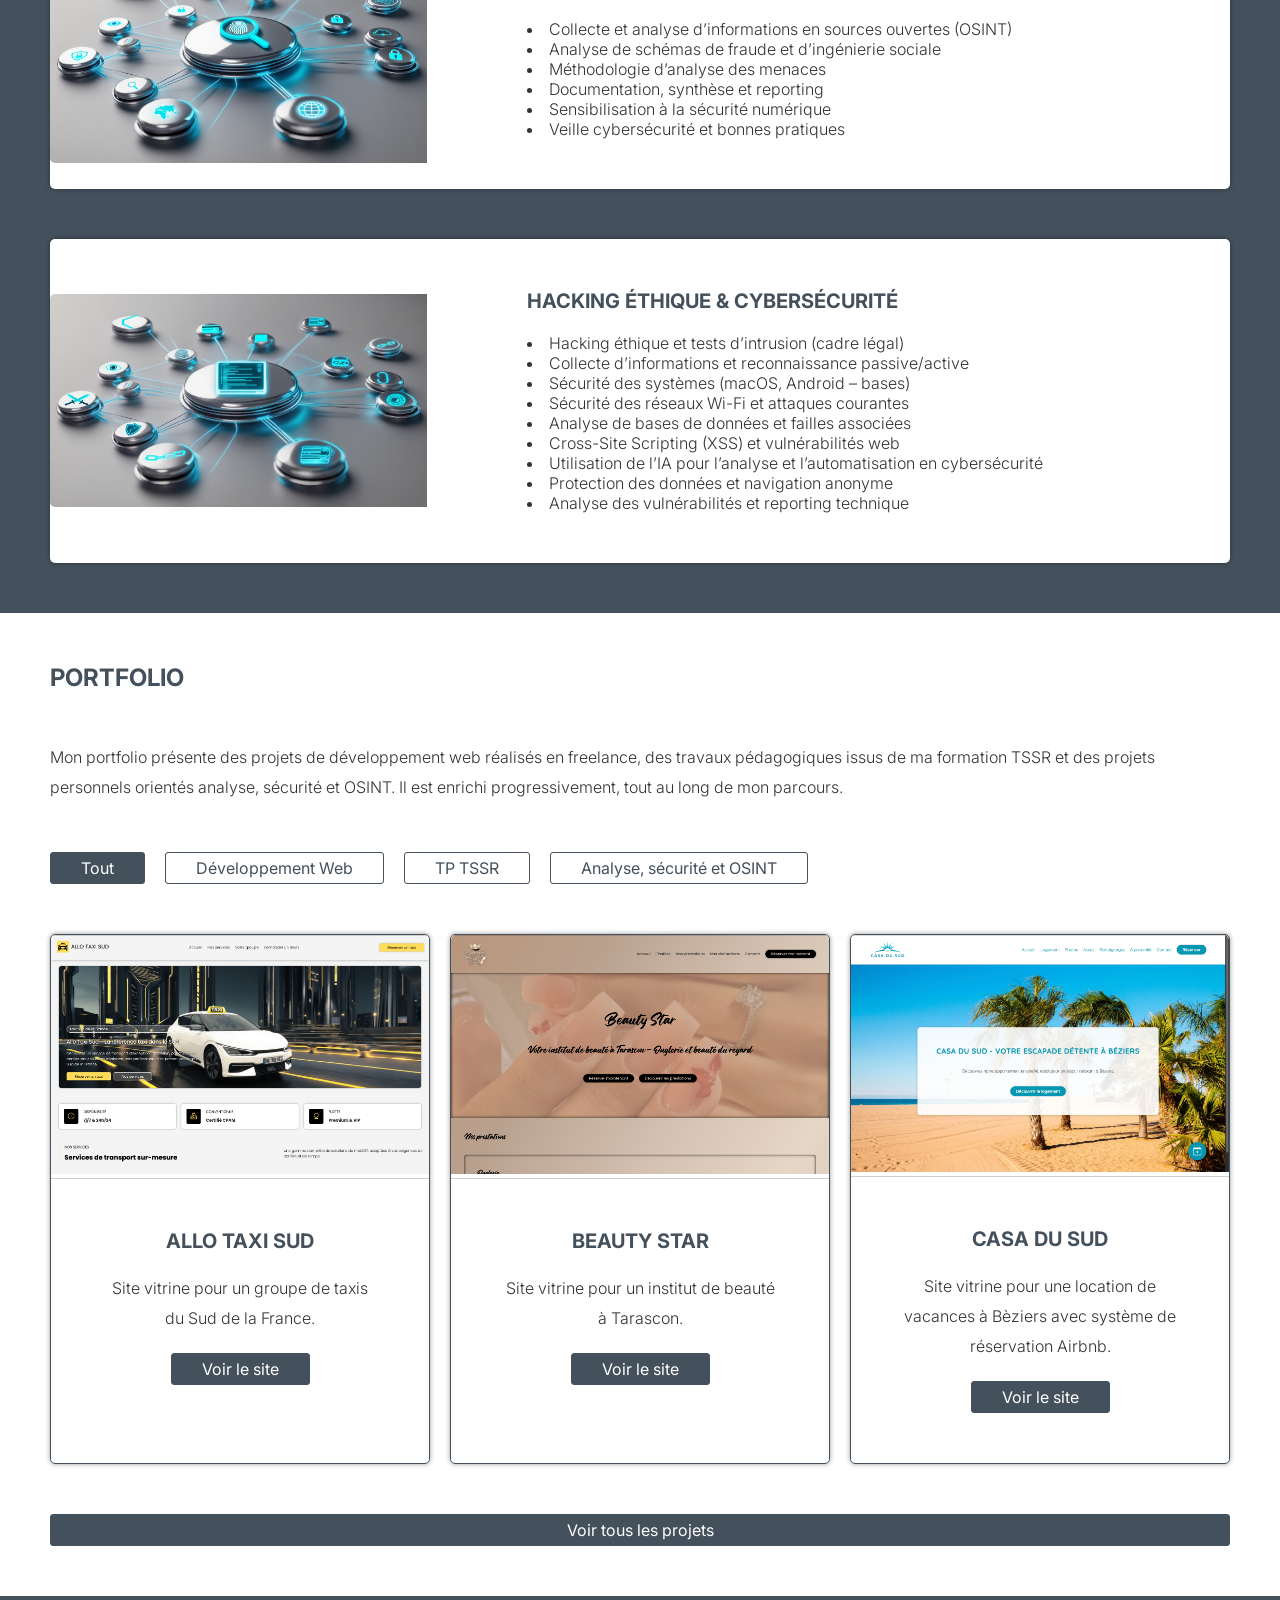
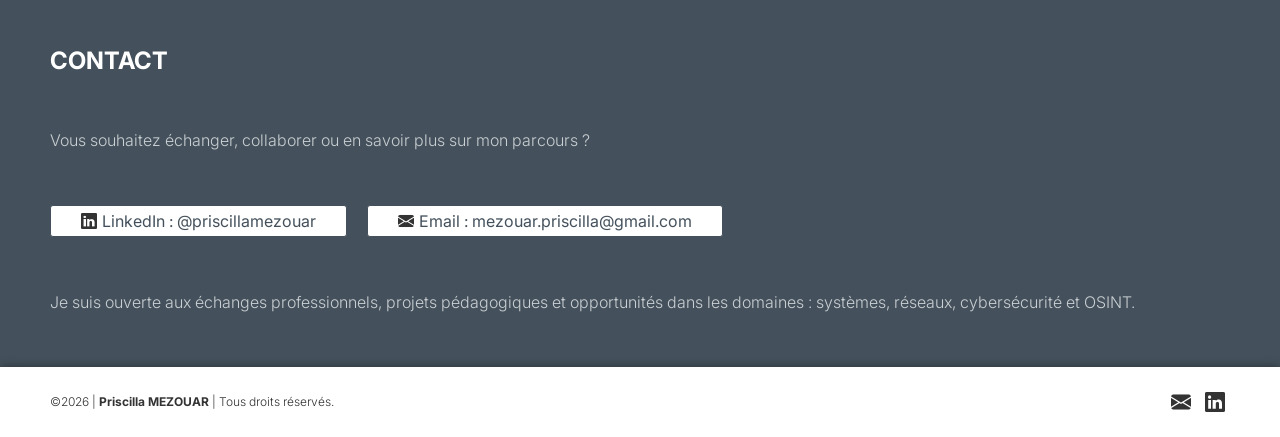
==== commit 3068baa4: "update competences" ====
--- a/index.html
+++ b/index.html
@@ -242,13 +242,59 @@
                         <h3>Orientation OSINT & cybersécurité</h3>
                         <ul>
                             <li>
-                                Recherche d’information en sources ouvertes
-                                (OSINT)
-                            </li>
-                            <li>Analyse de schémas d’arnaques</li>
-                            <li>Documentation et reporting</li>
+                                Collecte et analyse d’informations en sources
+                                ouvertes (OSINT)
+                            </li>
+                            <li>
+                                Analyse de schémas de fraude et d’ingénierie
+                                sociale
+                            </li>
+                            <li>Méthodologie d’analyse des menaces</li>
+                            <li>Documentation, synthèse et reporting</li>
                             <li>Sensibilisation à la sécurité numérique</li>
-                            <li>Veille cyber et méthodologie d’analyse</li>
+                            <li>Veille cybersécurité et bonnes pratiques</li>
+                        </ul>
+                    </div>
+                </div>
+
+                <div class="item">
+                    <img
+                        src="./assets/images/hacking-ethique-et-cybersecurite.webp"
+                        alt="Hacking éthique & cybersécurité" />
+                    <div>
+                        <h3>Hacking éthique & cybersécurité</h3>
+                        <ul>
+                            <li>
+                                Hacking éthique et tests d’intrusion (cadre
+                                légal)
+                            </li>
+                            <li>
+                                Collecte d’informations et reconnaissance
+                                passive/active
+                            </li>
+                            <li>
+                                Sécurité des systèmes (macOS, Android – bases)
+                            </li>
+                            <li>
+                                Sécurité des réseaux Wi-Fi et attaques courantes
+                            </li>
+                            <li>
+                                Analyse de bases de données et failles associées
+                            </li>
+                            <li>
+                                Cross-Site Scripting (XSS) et vulnérabilités web
+                            </li>
+                            <li>
+                                Utilisation de l’IA pour l’analyse et
+                                l’automatisation en cybersécurité
+                            </li>
+                            <li>
+                                Protection des données et navigation anonyme
+                            </li>
+                            <li>
+                                Analyse des vulnérabilités et reporting
+                                technique
+                            </li>
                         </ul>
                     </div>
                 </div>
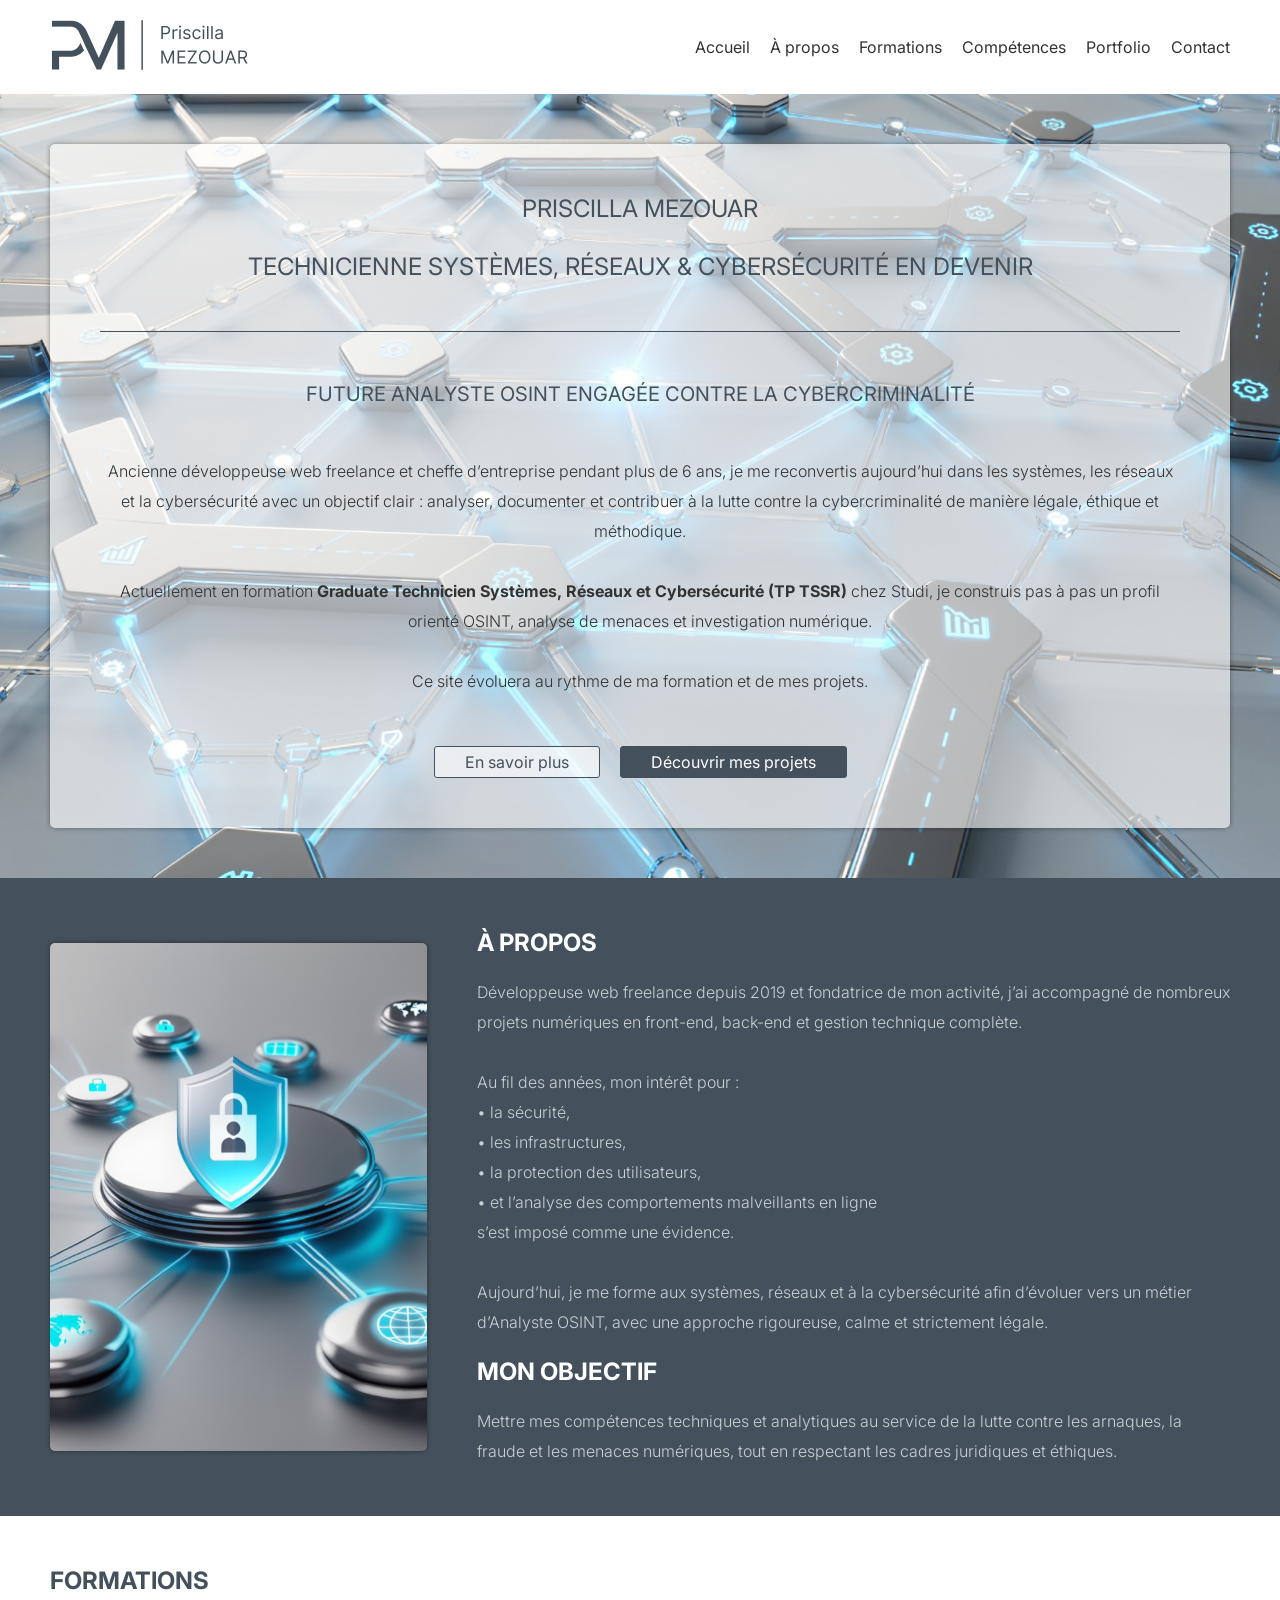
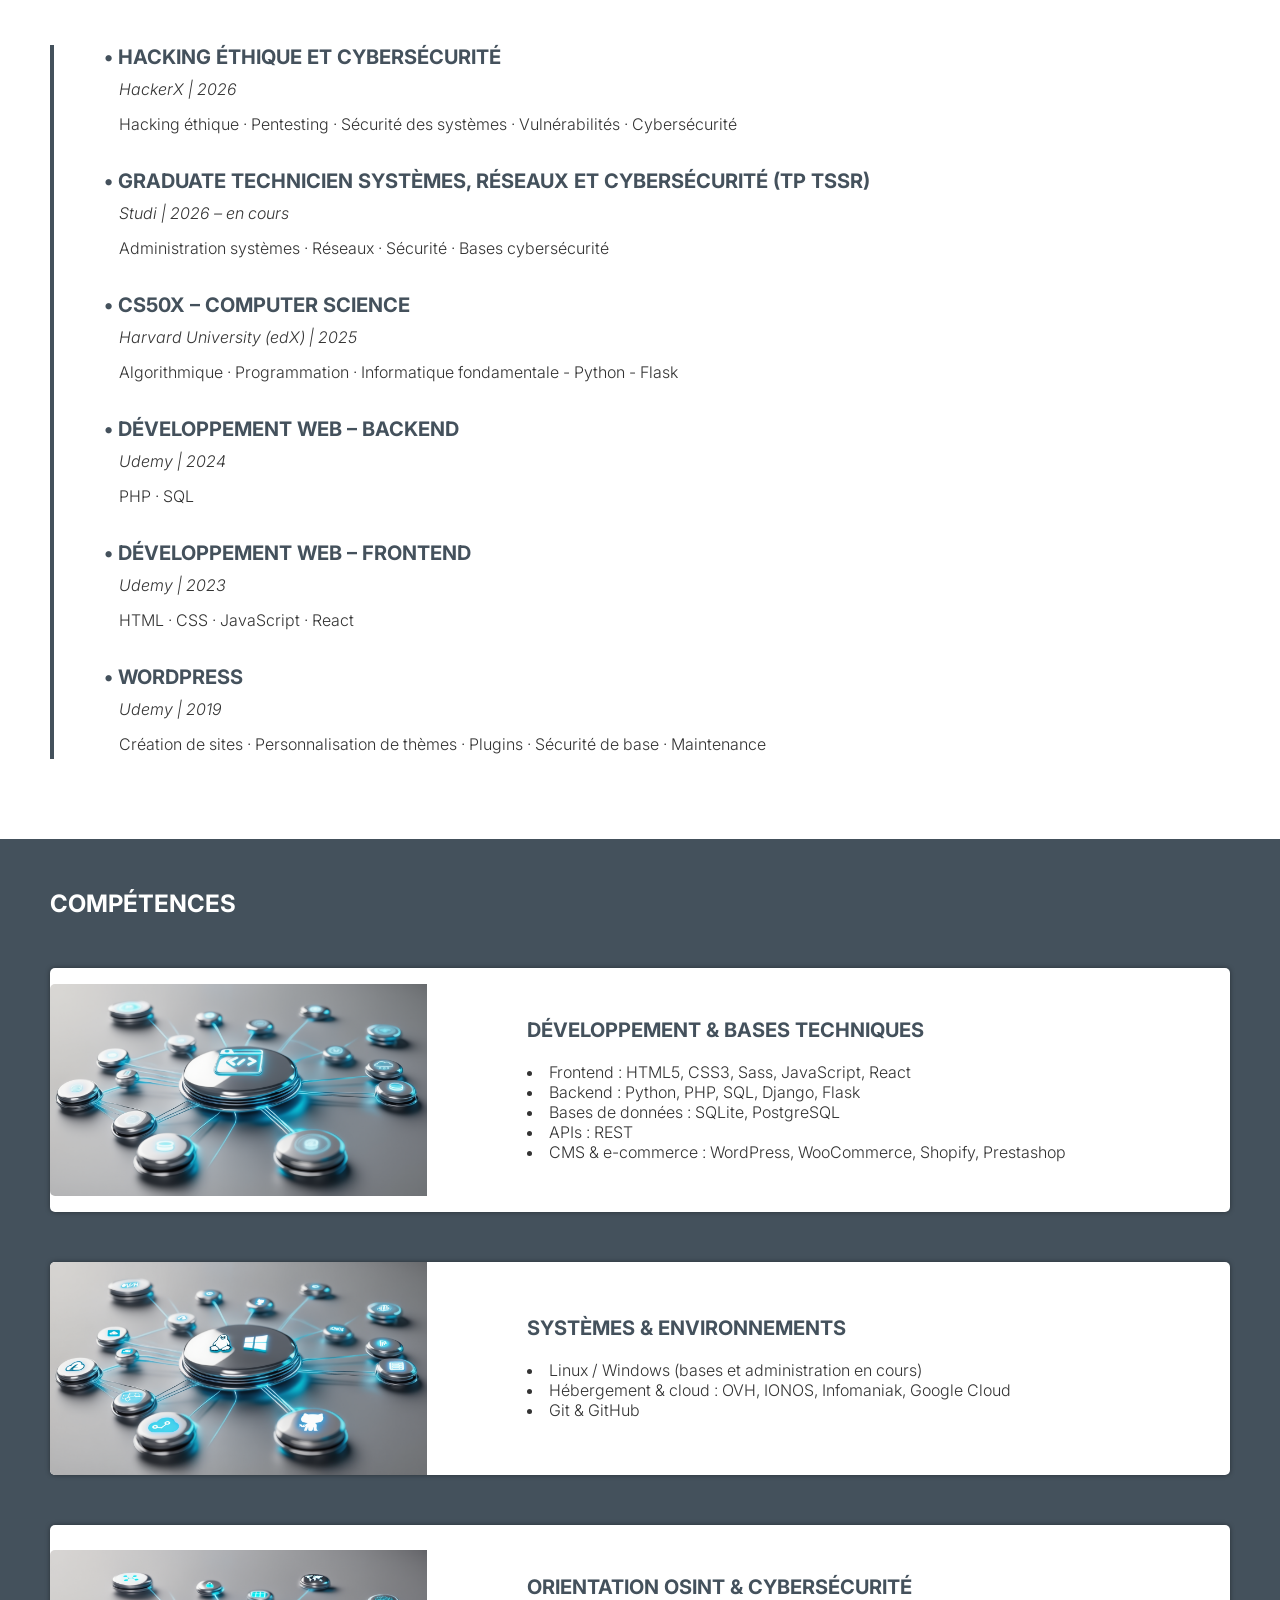
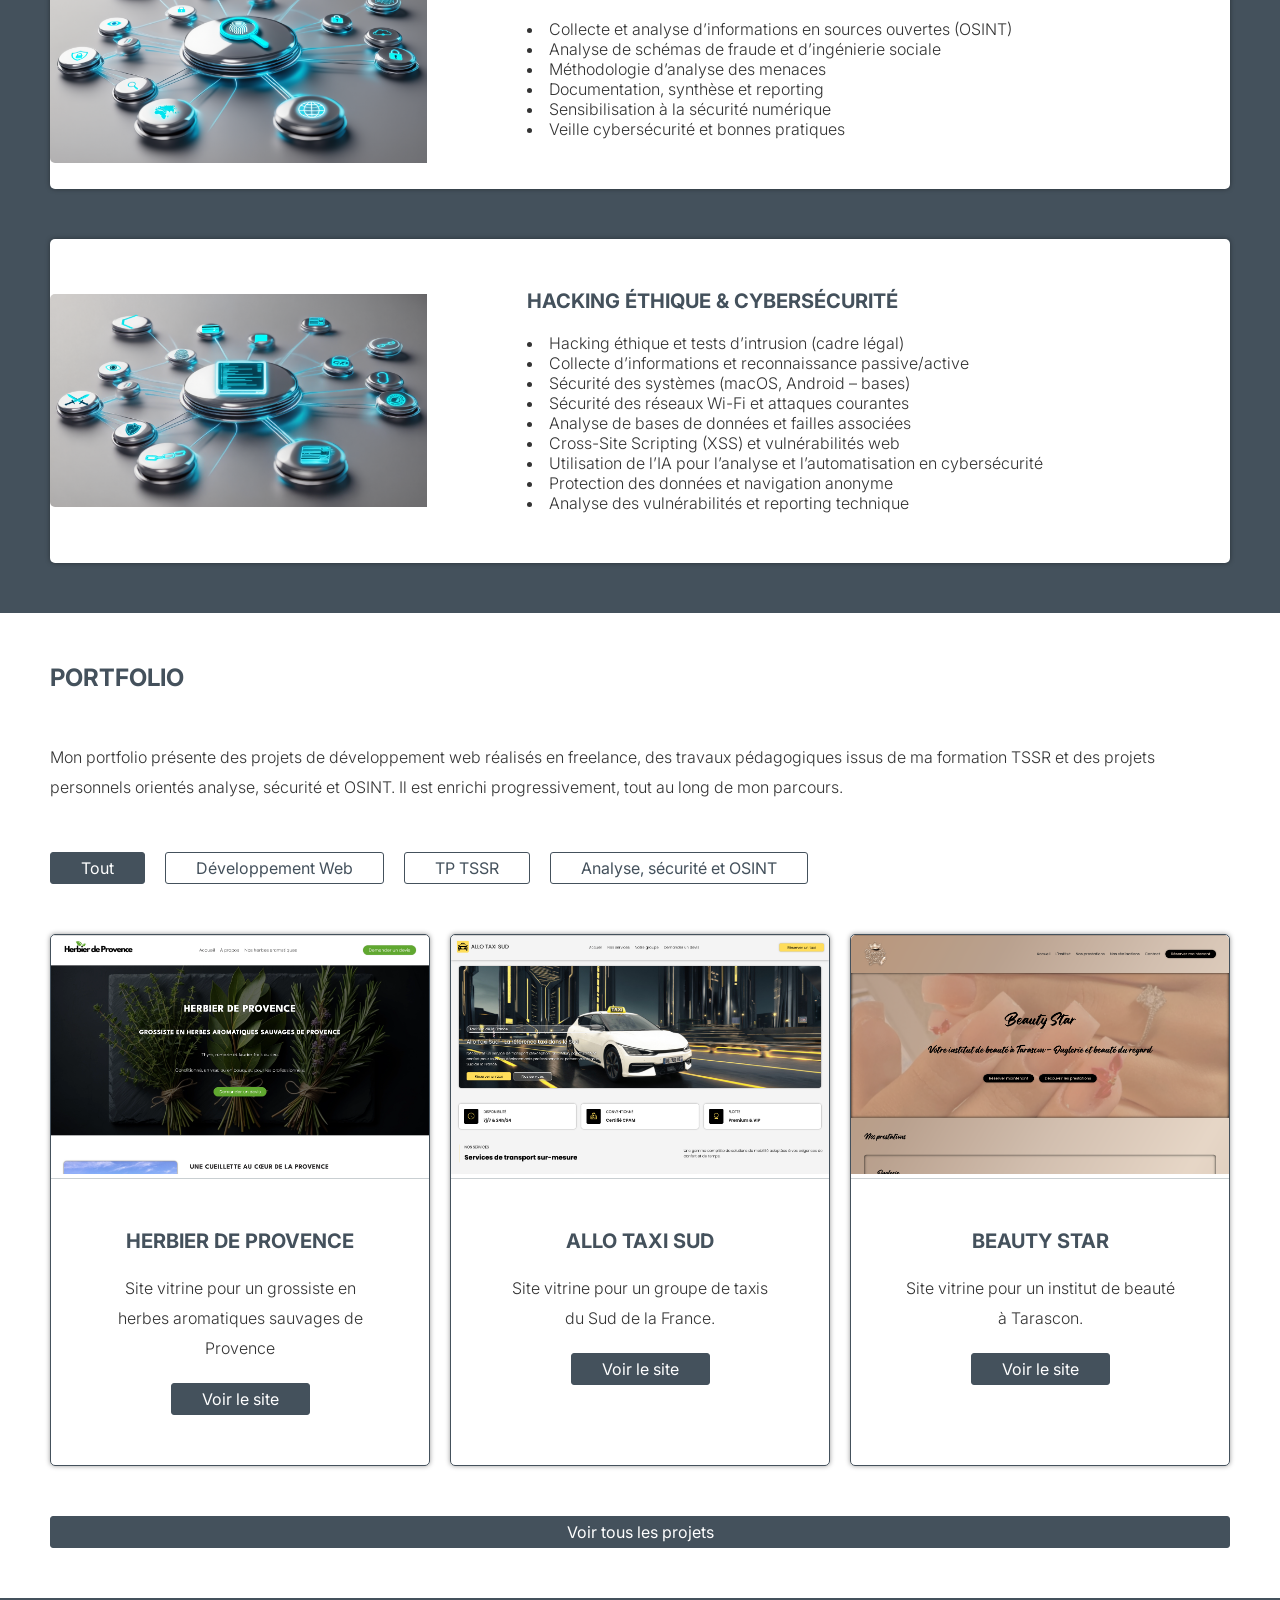
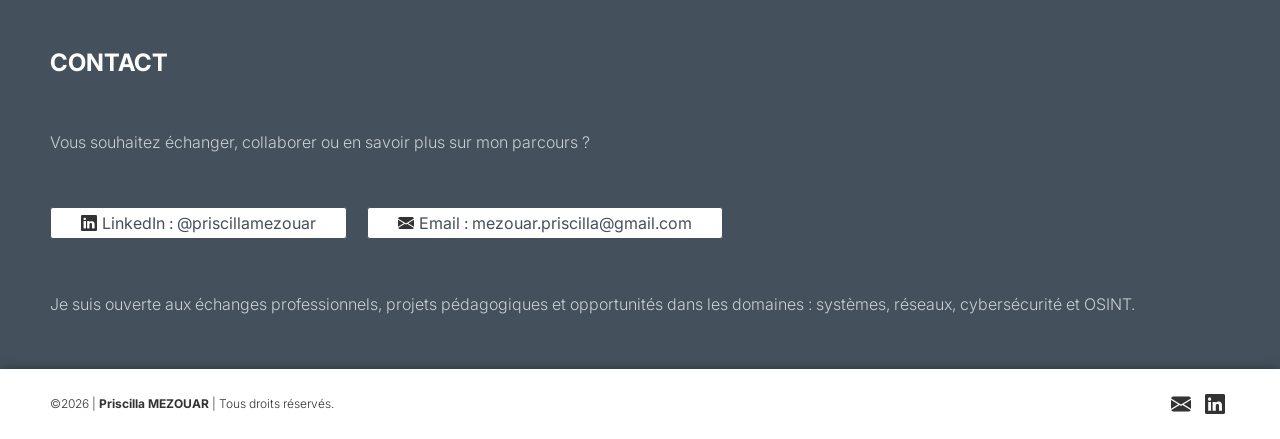
==== commit b3775f4d: "Add project Herbier de Provence" ====
--- a/index.html
+++ b/index.html
@@ -327,6 +327,24 @@
                 <div class="projects">
                     <div class="item developpement-web">
                         <img
+                            src="./assets/images/projets/herbier-de-provence.webp"
+                            alt="Herbier de Provence" />
+                        <div>
+                            <h3>Herbier de provence</h3>
+                            <p>
+                                Site vitrine pour un grossiste en herbes
+                                aromatiques sauvages de Provence
+                            </p>
+                            <a
+                                href="https://herbier-de-provence.com"
+                                target="_blank">
+                                <button>Voir le site</button>
+                            </a>
+                        </div>
+                    </div>
+
+                    <div class="item developpement-web">
+                        <img
                             src="./assets/images/projets/allo-taxi-sud.webp"
                             alt="Allo Taxi Sud" />
                         <div>
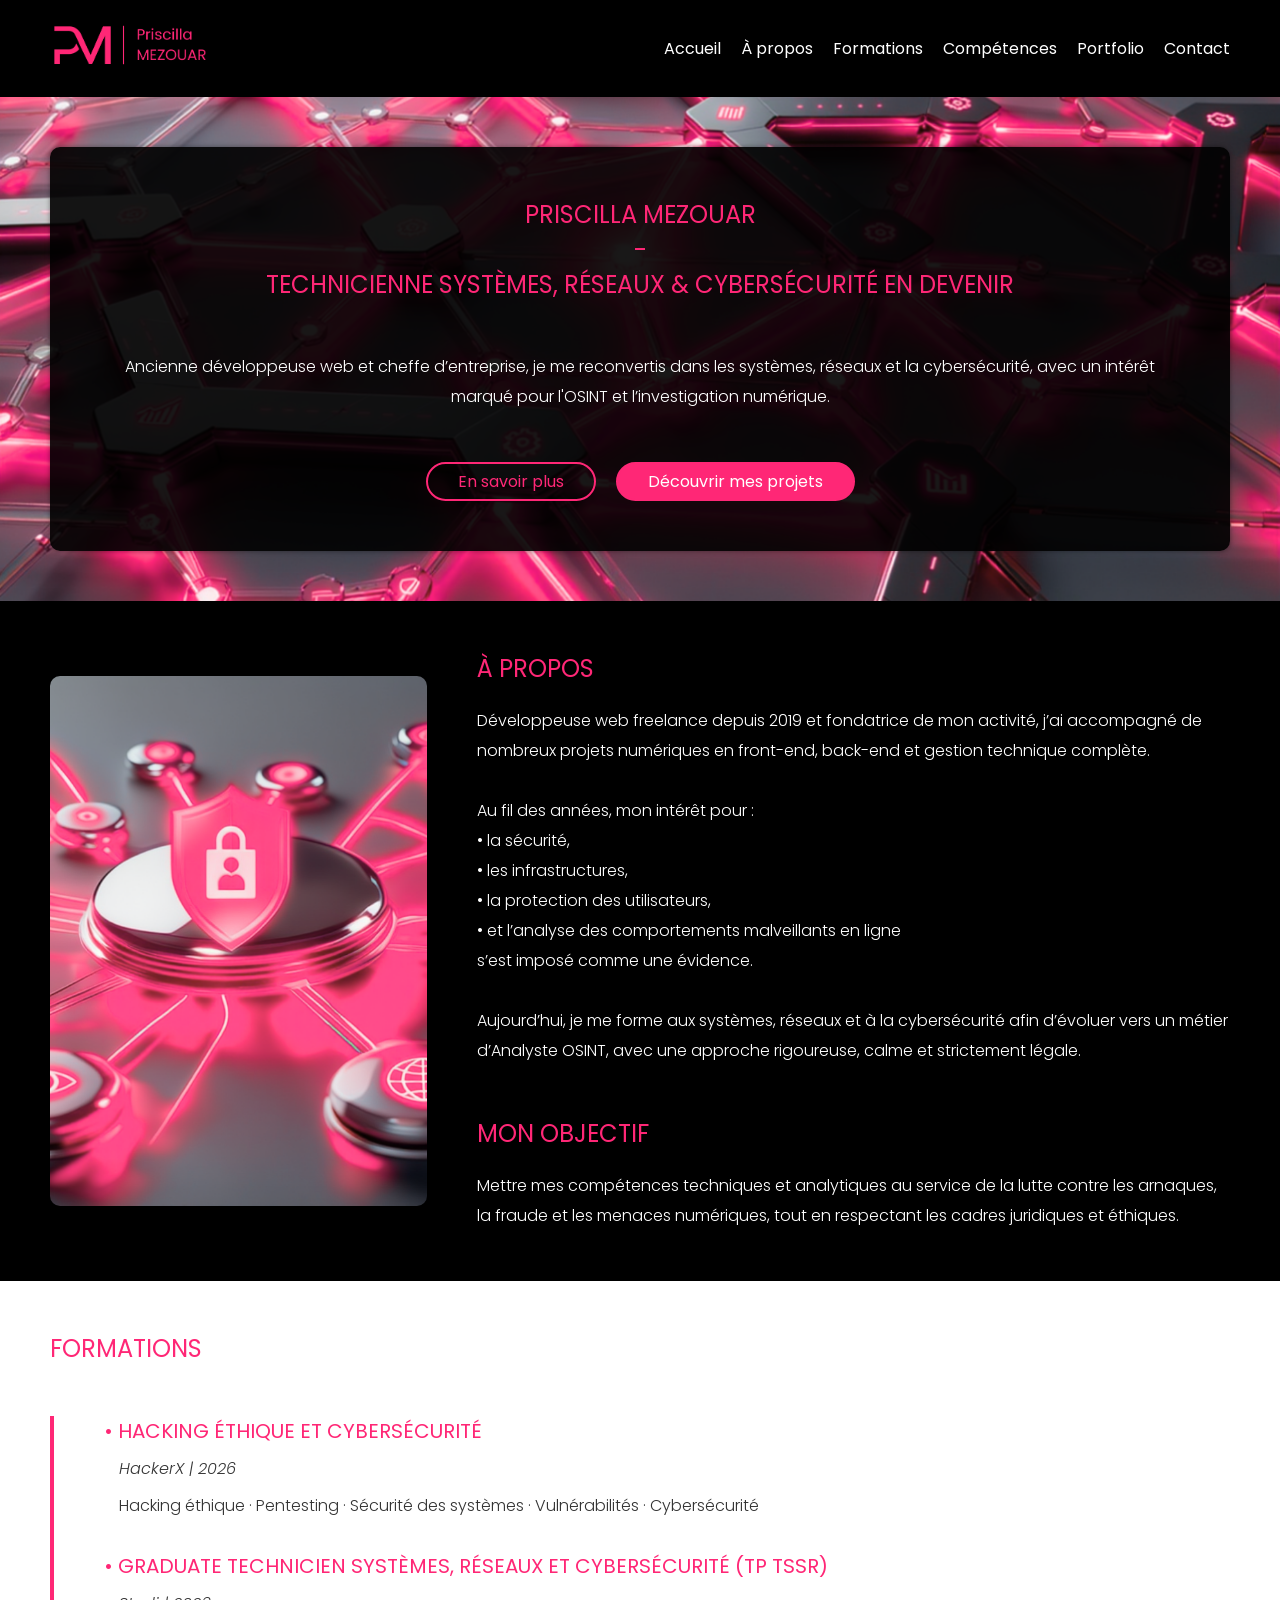
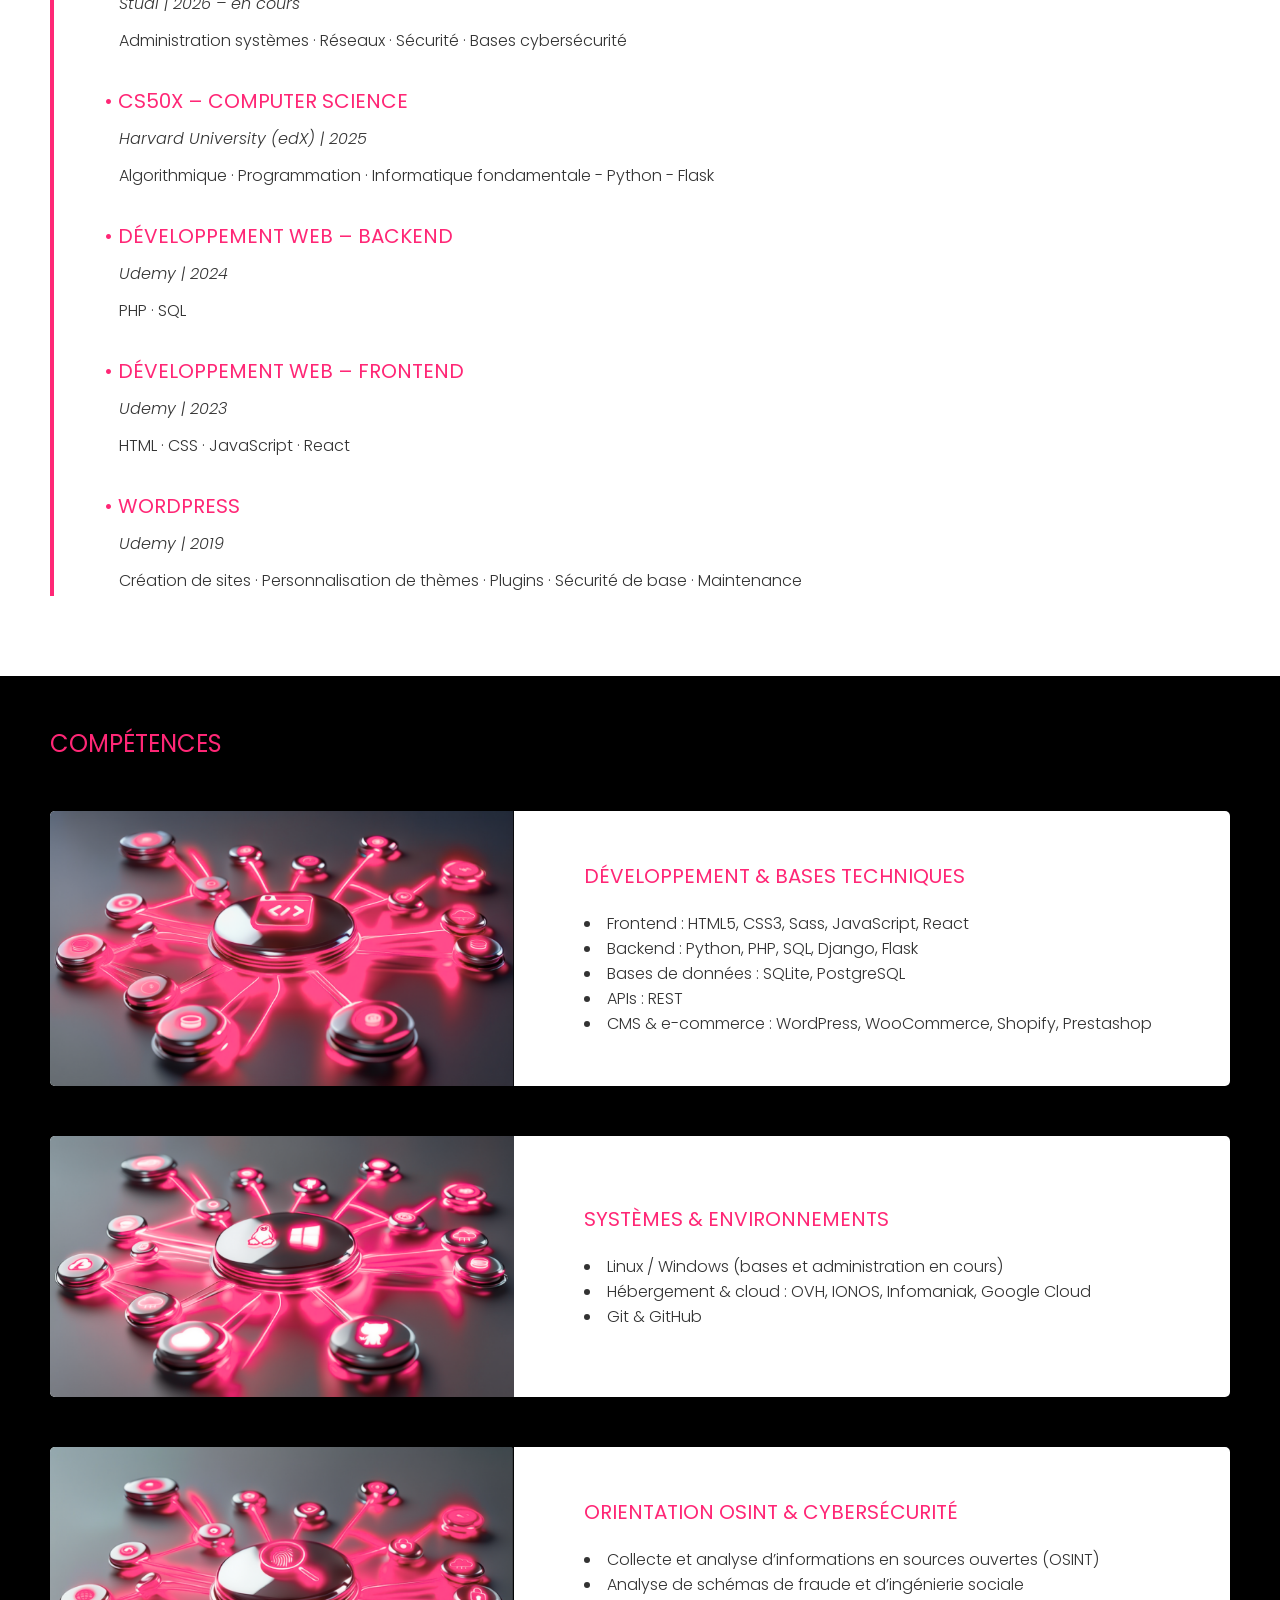
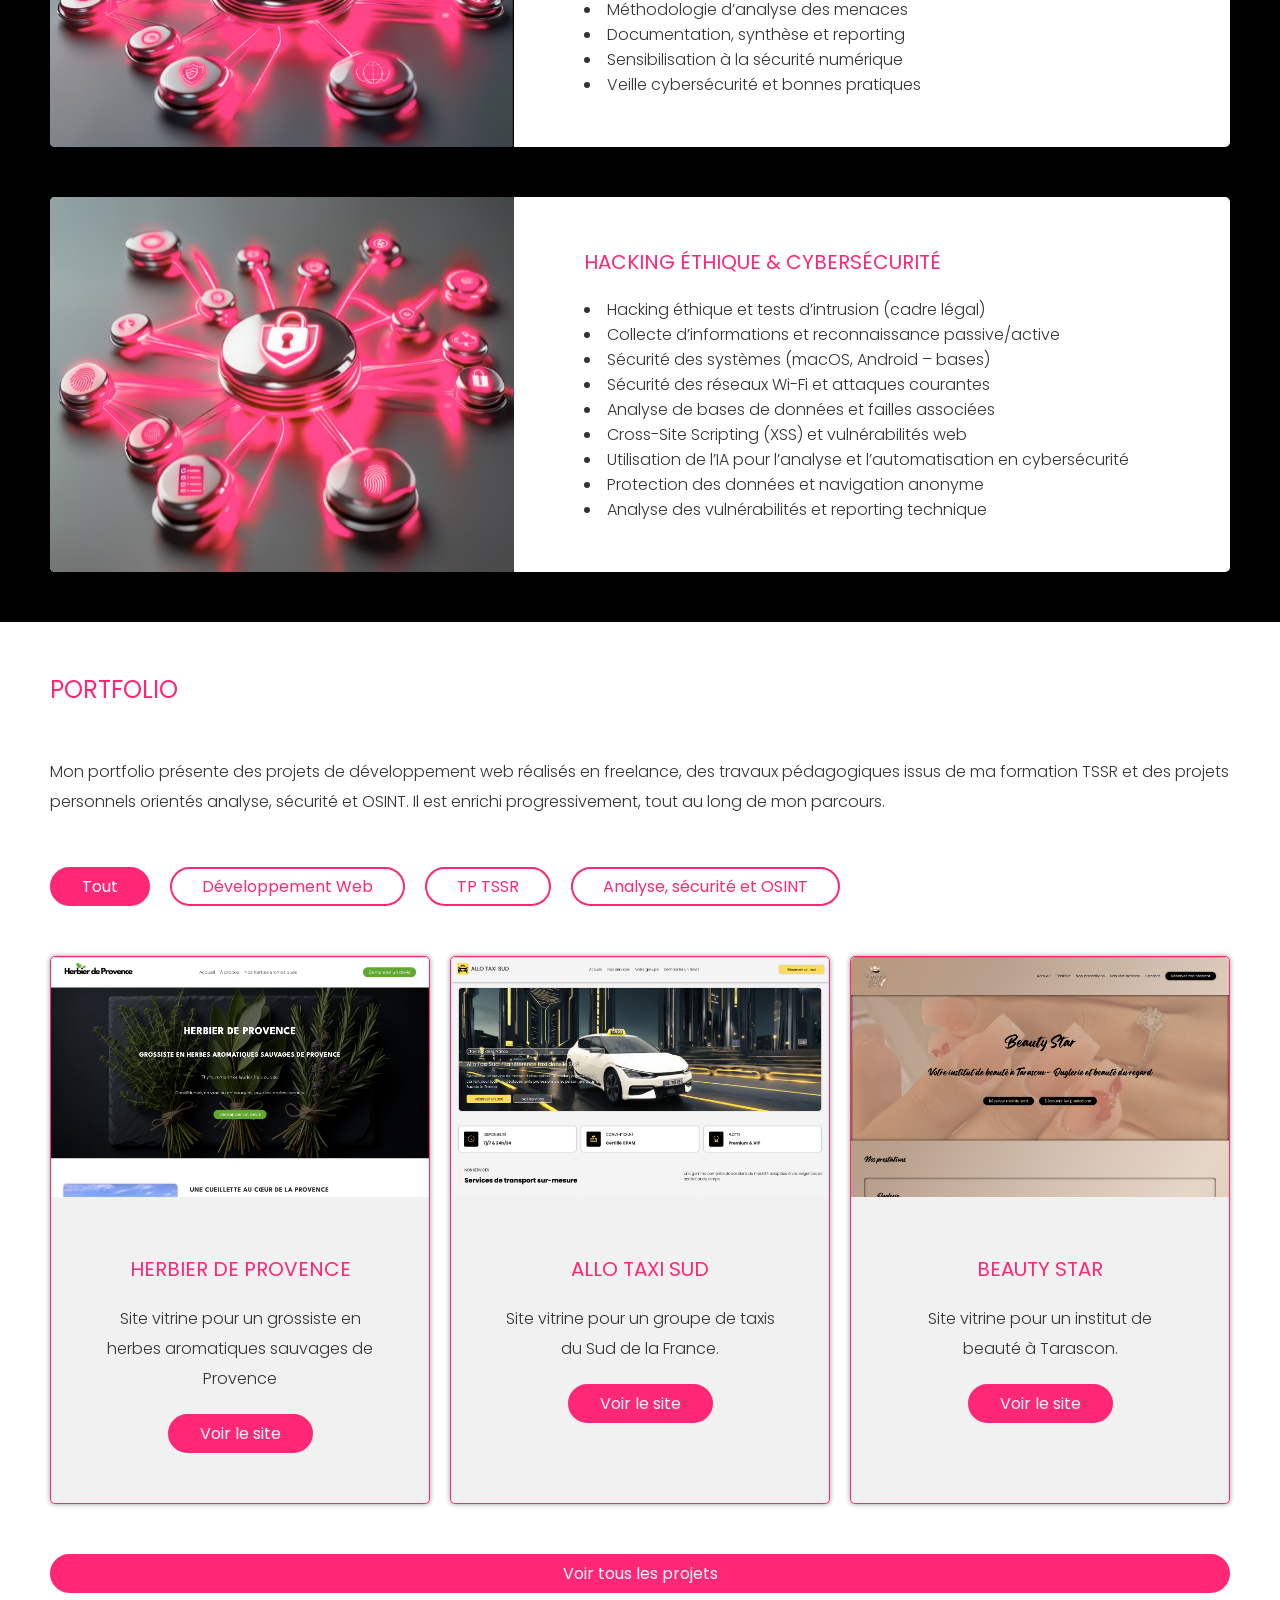
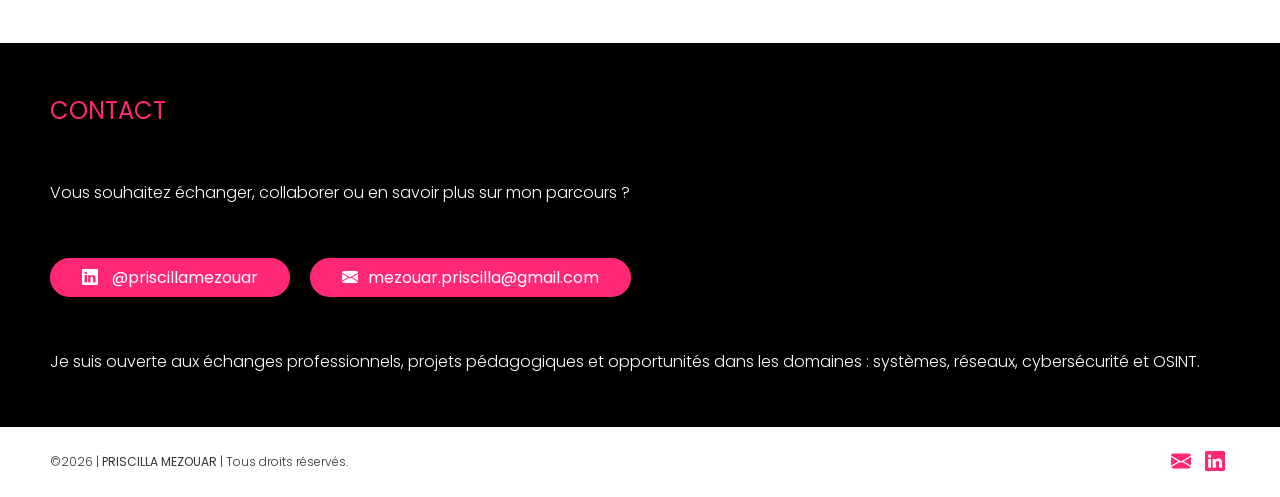
==== commit 55dc68da: "modif styles" ====
--- a/index.html
+++ b/index.html
@@ -17,7 +17,7 @@
         <link rel="preconnect" href="https://fonts.googleapis.com" />
         <link rel="preconnect" href="https://fonts.gstatic.com" crossorigin />
         <link
-            href="https://fonts.googleapis.com/css2?family=Inter:ital,opsz,wght@0,14..32,100..900;1,14..32,100..900&display=swap"
+            href="https://fonts.googleapis.com/css2?family=Poppins:ital,wght@0,100;0,200;0,300;0,400;0,500;0,600;0,700;0,800;0,900;1,100;1,200;1,300;1,400;1,500;1,600;1,700;1,800;1,900&display=swap"
             rel="stylesheet" />
 
         <!-- BOOTSTRAP ICONS -->
@@ -52,34 +52,21 @@
         <main>
             <section id="hero">
                 <div class="container">
+                    <!-- <img src="./assets/images/favicon.png" alt="" /> -->
+
                     <h1>
                         Priscilla Mezouar
-                        <br /><br />
+                        <br />
+                        -<br />
                         Technicienne Systèmes, Réseaux & Cybersécurité en
                         devenir
                     </h1>
-                    <h2>
-                        Future Analyste OSINT engagée contre la cybercriminalité
-                    </h2>
+
                     <p>
-                        Ancienne développeuse web freelance et cheffe
-                        d’entreprise pendant plus de 6 ans, je me reconvertis
-                        aujourd’hui dans les systèmes, les réseaux et la
-                        cybersécurité avec un objectif clair : analyser,
-                        documenter et contribuer à la lutte contre la
-                        cybercriminalité de manière légale, éthique et
-                        méthodique.
-                        <br /><br />
-                        Actuellement en formation
-                        <b>
-                            Graduate Technicien Systèmes, Réseaux et
-                            Cybersécurité (TP TSSR)
-                        </b>
-                        chez Studi, je construis pas à pas un profil orienté
-                        OSINT, analyse de menaces et investigation numérique.
-                        <br /><br />
-                        Ce site évoluera au rythme de ma formation et de mes
-                        projets.
+                        Ancienne développeuse web et cheffe d’entreprise, je me
+                        reconvertis dans les systèmes, réseaux et la
+                        cybersécurité, avec un intérêt marqué pour l'OSINT et
+                        l’investigation numérique.
                     </p>
                     <div class="buttons-hero">
                         <a href="#a-propos"
@@ -428,7 +415,7 @@
                     </div>
 
                     <p id="noProjectsMessage" style="display: none">
-                        Aucun projet pour l'instant.
+                        Aucun projet pour le moment.
                     </p>
                 </div>
 
@@ -445,15 +432,15 @@
                     <a
                         href="https://linkedin.com/in/priscillamezouar"
                         target="_blank">
-                        <button class="button3">
-                            <i class="bi bi-linkedin"></i>LinkedIn :
+                        <button>
+                            <i class="bi bi-linkedin"></i>
                             @priscillamezouar
                         </button>
                     </a>
                     <a href="mailto:mezouar.priscilla@gmail.com">
-                        <button class="button3">
-                            <i class="bi bi-envelope-fill"></i>Email :
-                            mezouar.priscilla@gmail.com
+                        <button>
+                            <i class="bi bi-envelope-fill"></i
+                            >mezouar.priscilla@gmail.com
                         </button>
                     </a>
                 </div>
--- a/assets/css/index.css
+++ b/assets/css/index.css
@@ -6,10 +6,7 @@
   cursor: default;
   font-size: 16px;
   font-weight: 300;
-  -webkit-user-select: none;
-     -moz-user-select: none;
-          user-select: none;
-  font-family: "Inter", "Trebuchet MS", "Lucida Sans Unicode", "Lucida Grande", "Lucida Sans", Arial, sans-serif;
+  font-family: "Poppins", "Trebuchet MS", "Lucida Sans Unicode", "Lucida Grande", "Lucida Sans", Arial, sans-serif;
   color: #333;
 }
 
@@ -19,8 +16,8 @@
 h4,
 h5,
 h6 {
-  color: #44515c;
-  font-weight: bold;
+  color: #ff2776;
+  font-weight: normal;
   text-transform: uppercase;
 }
 
@@ -39,7 +36,7 @@
 a {
   cursor: pointer;
   text-decoration: none;
-  font-weight: bold;
+  font-weight: normal;
 }
 a * {
   cursor: pointer;
@@ -56,13 +53,13 @@
 .img {
   box-shadow: 0 0 5px rgba(0, 0, 0, 0.4);
   width: 100%;
-  border-radius: 5px;
+  border-radius: 10px;
 }
 
 button {
-  border: 1px solid #44515c;
-  border-radius: 3px;
-  background: #44515c;
+  border: 2px solid #ff2776;
+  border-radius: 50px;
+  background: #ff2776;
   padding: 5px 30px;
   color: #fff;
   font-weight: normal;
@@ -72,16 +69,18 @@
 }
 
 .button2 {
-  background: rgba(255, 255, 255, 0.6);
-  color: #44515c;
+  background: transparent;
+  color: #ff2776;
 }
 
 .button3 {
   background: #fff;
-  color: #44515c;
+  color: #ff2776;
+  border: 2px solid #fff;
 }
 
 header {
+  background: #000;
   display: flex;
   align-items: center;
   flex-wrap: wrap;
@@ -93,6 +92,9 @@
 header .logo {
   max-height: 50px;
 }
+header .logo:hover {
+  transform: scale(1.05);
+}
 header .iconsNav {
   display: none;
 }
@@ -103,6 +105,7 @@
 }
 header .iconsNav i {
   font-size: 25px;
+  color: #fff;
 }
 header .iconsNav #closeIcon {
   display: none;
@@ -119,14 +122,16 @@
     flex-direction: column;
     width: 100%;
     padding: 50px;
-    border-top: 1px solid #c9cfd2;
+    border-top: 1px solid #ff2776;
   }
 }
 header nav a {
   font-weight: normal;
+  color: #fff;
 }
 header nav a:hover {
-  font-weight: bold;
+  color: #ff2776;
+  transform: scale(1.05);
 }
 
 footer {
@@ -150,7 +155,14 @@
 footer p * {
   font-size: 12px;
 }
+footer p a {
+  text-transform: uppercase;
+}
+footer p a:hover {
+  color: #ff2776;
+}
 footer i {
+  color: #ff2776;
   font-size: 20px;
   margin: 0 5px;
 }
@@ -159,28 +171,24 @@
   background: url(../images/hero.webp) center/cover;
 }
 #hero .container {
-  background: rgba(255, 255, 255, 0.6);
+  background: rgba(0, 0, 0, 0.9);
   padding: 50px;
   box-shadow: 0 0 5px rgba(0, 0, 0, 0.4);
-  border-radius: 5px;
+  border-radius: 10px;
   display: flex;
   flex-direction: column;
   gap: 50px;
   text-align: center;
 }
-#hero .container h1,
-#hero .container h2 {
-  font-weight: normal;
+#hero .container img {
+  max-width: 20%;
+  margin: 0 auto;
 }
 #hero .container h1 {
-  padding-bottom: 50px;
-  border-bottom: 1px solid #44515c;
-}
-#hero .container h2 {
-  font-size: 20px;
-}
-#hero .container b {
-  font-weight: bold;
+  font-weight: normal;
+}
+#hero .container p {
+  color: #fff;
 }
 #hero .container .buttons-hero {
   display: flex;
@@ -191,7 +199,7 @@
 }
 
 #a-propos {
-  background: #44515c;
+  background: #000;
 }
 #a-propos .container {
   display: grid;
@@ -209,12 +217,12 @@
     margin: 0 auto;
   }
 }
-#a-propos .container h2 {
-  color: #fff;
+#a-propos .container h2:last-of-type {
+  margin-top: 30px;
 }
 #a-propos .container p,
 #a-propos .container li {
-  color: #c9cfd2;
+  color: #fff;
 }
 #a-propos .container div {
   display: flex;
@@ -224,7 +232,7 @@
 
 #formations .container {
   margin-top: 50px;
-  border-left: 4px solid #44515c;
+  border-left: 4px solid #ff2776;
   padding-left: 50px;
 }
 #formations .container .item {
@@ -239,20 +247,17 @@
 }
 
 #competences {
-  background: #44515c;
-  display: flex;
-  flex-direction: column;
-  gap: 50px;
-  flex-wrap: wrap;
-}
-#competences h2 {
-  color: #fff;
+  background: #000;
+  display: flex;
+  flex-direction: column;
+  gap: 50px;
+  flex-wrap: wrap;
 }
 #competences .item {
   background: #fff;
   display: grid;
-  grid-template-columns: 1fr 2fr;
-  gap: 50px;
+  grid-template-columns: 2fr 3fr;
+  gap: 20px;
   align-items: center;
   border-radius: 5px;
   box-shadow: 0 0 5px rgba(0, 0, 0, 0.4);
@@ -266,6 +271,7 @@
 }
 #competences .item img {
   width: 100%;
+  height: 100%;
   border-radius: 5px 0 0 5px;
 }
 @media screen and (max-width: 992px) {
@@ -309,10 +315,11 @@
   }
 }
 #portfolio .projects .item {
-  border: 1px solid #44515c;
+  border: 1px solid #ff2776;
   border-radius: 5px;
   box-shadow: 0 0 5px rgba(0, 0, 0, 0.4);
   height: 100%;
+  background: #f1f1f1;
 }
 #portfolio .projects .item img {
   width: 100%;
@@ -325,7 +332,6 @@
   flex-direction: column;
   flex-wrap: wrap;
   gap: 20px;
-  border-top: 1px solid #c9cfd2;
 }
 
 #contact {
@@ -333,13 +339,10 @@
   flex-direction: column;
   gap: 50px;
   flex-wrap: wrap;
-  background: #44515c;
-}
-#contact h2 {
-  color: #fff;
+  background: #000;
 }
 #contact p {
-  color: #c9cfd2;
+  color: #fff;
 }
 #contact .buttons-contact {
   display: flex;
@@ -348,5 +351,6 @@
   flex-wrap: wrap;
 }
 #contact .buttons-contact button i {
-  margin-right: 5px;
+  color: #fff;
+  margin-right: 10px;
 }/*# sourceMappingURL=index.css.map */
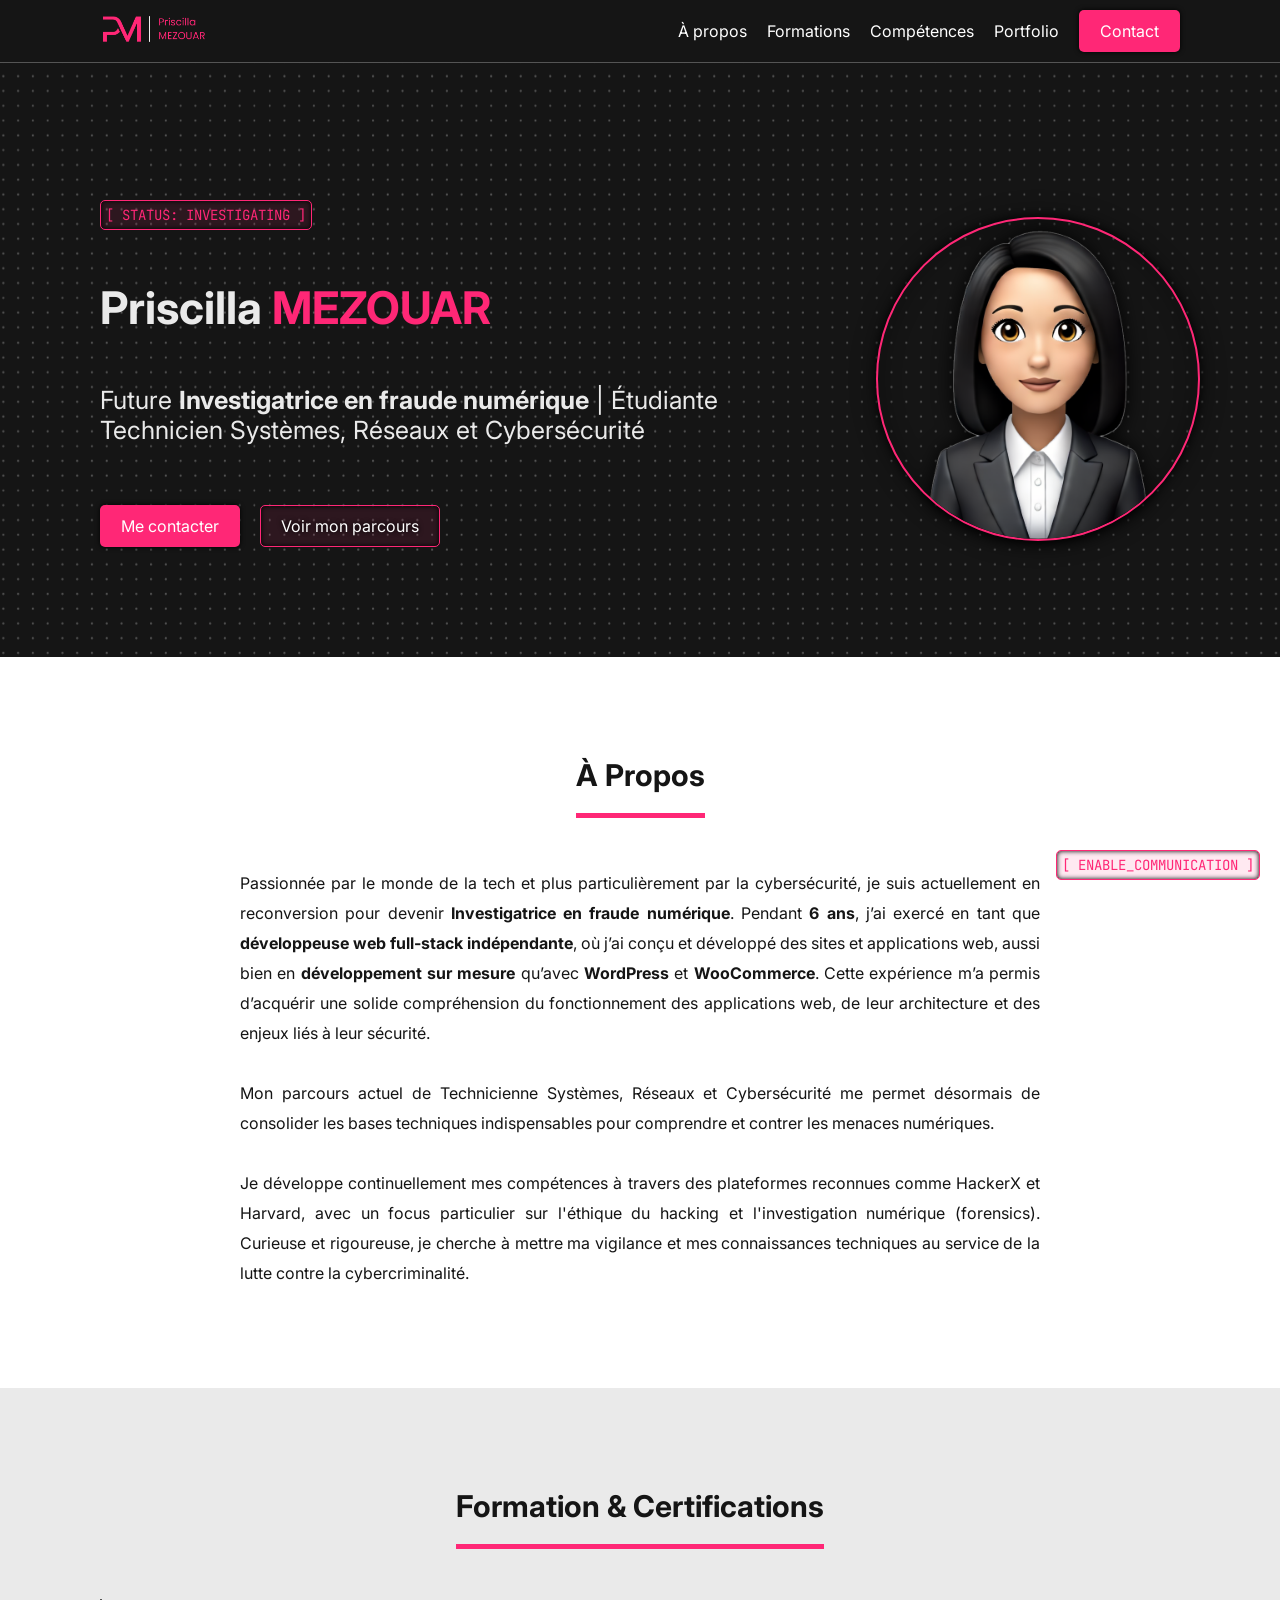
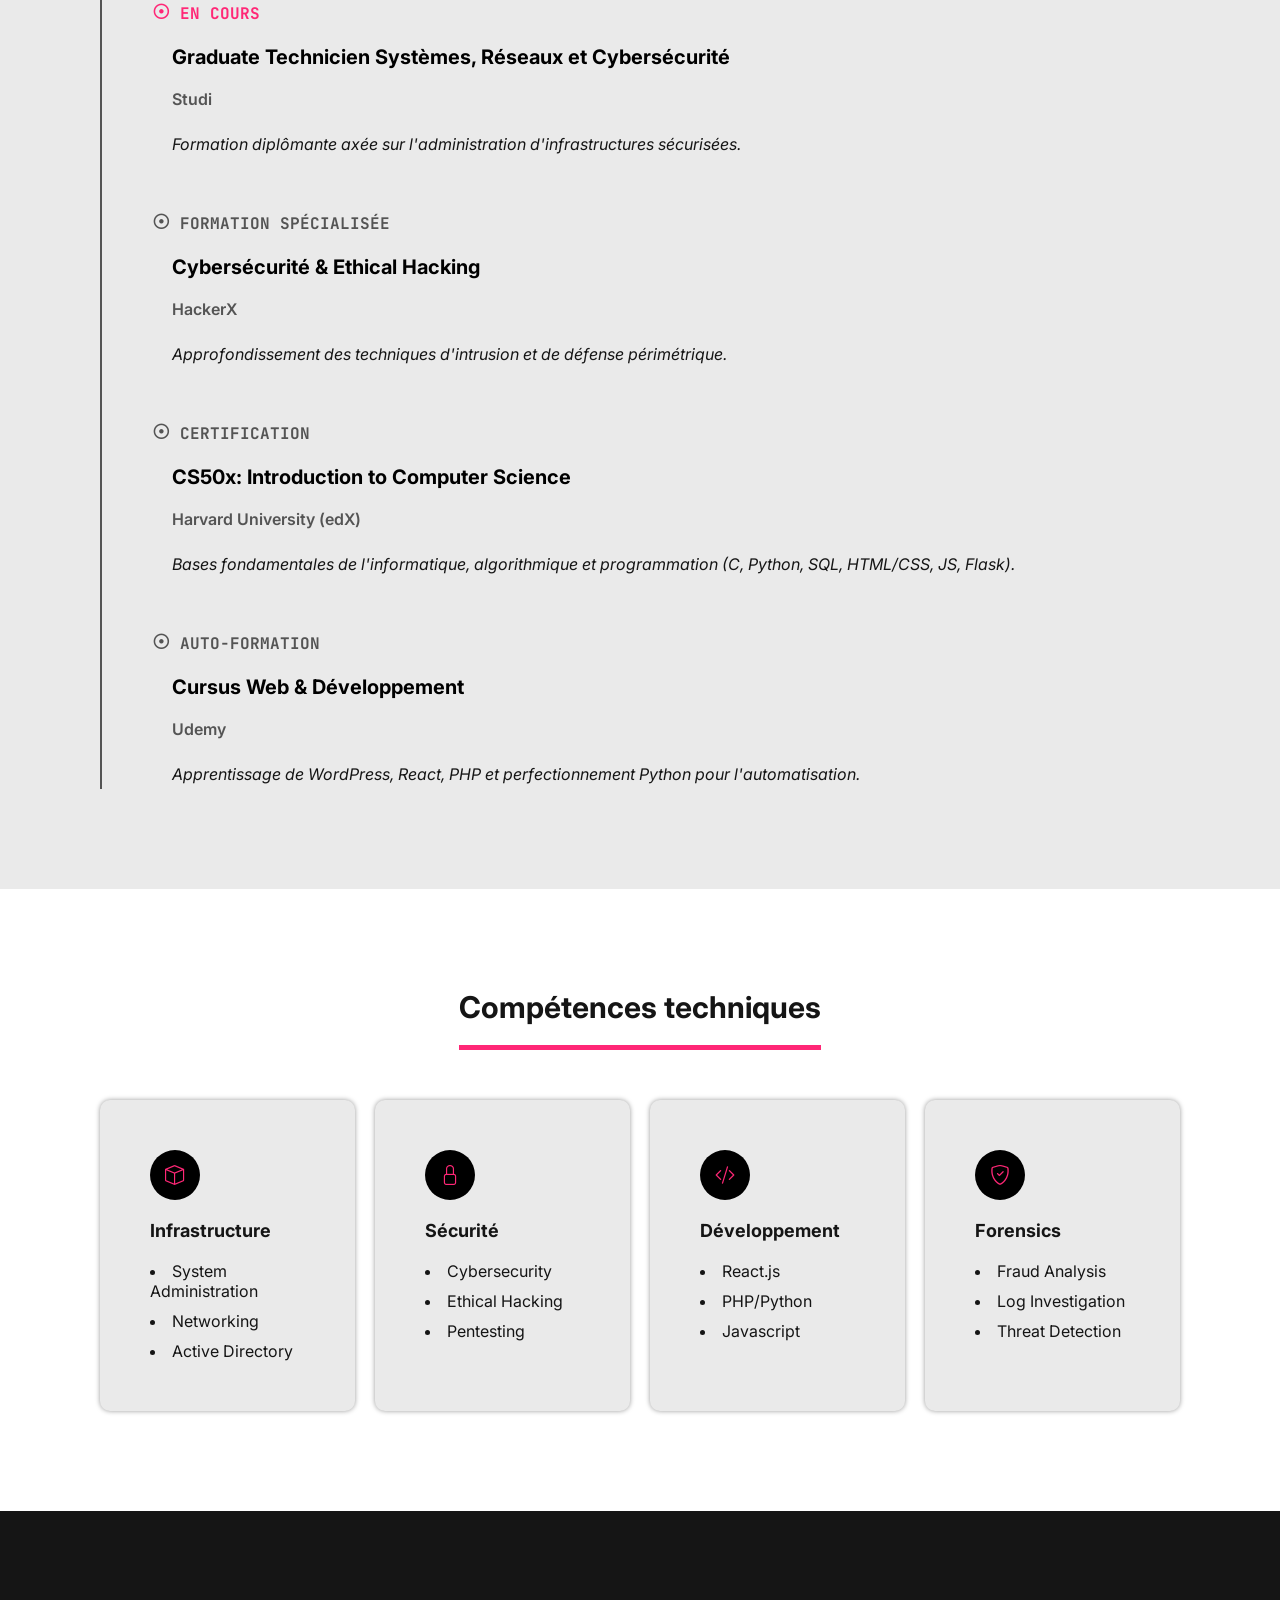
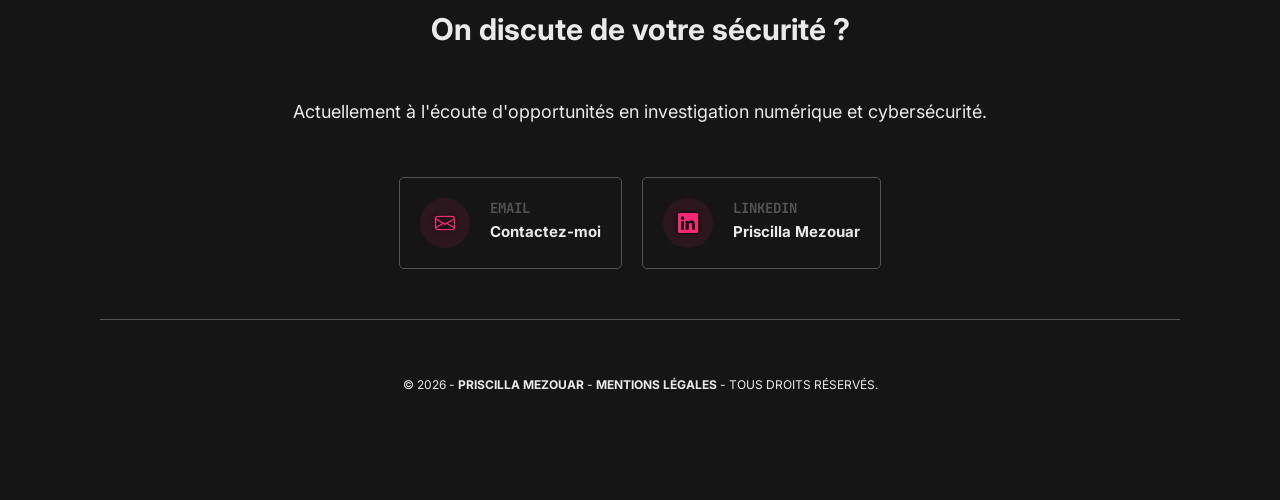
==== commit de21dd3d: "Initial commit" ====
--- a/index.html
+++ b/index.html
@@ -4,472 +4,267 @@
         <meta charset="UTF-8" />
         <meta name="viewport" content="width=device-width, initial-scale=1.0" />
         <title>
-            Priscilla Mezouar - Technicienne Supérieure Systèmes Réseaux
-            spécialisée en Cybersécurité
+            Priscilla MEZOUAR | Future Investigatrice en Fraude Numérique
         </title>
+
+        <link rel="shortcut icon" href="./assets/images/favicon.png" />
         <link
             rel="shortcut icon"
             href="./assets/images/favicon.ico"
             type="image/x-icon" />
-        <link rel="stylesheet" href="./assets/css/index.css" />
-
         <!-- FONTS -->
         <link rel="preconnect" href="https://fonts.googleapis.com" />
         <link rel="preconnect" href="https://fonts.gstatic.com" crossorigin />
         <link
-            href="https://fonts.googleapis.com/css2?family=Poppins:ital,wght@0,100;0,200;0,300;0,400;0,500;0,600;0,700;0,800;0,900;1,100;1,200;1,300;1,400;1,500;1,600;1,700;1,800;1,900&display=swap"
+            href="https://fonts.googleapis.com/css2?family=Inter:ital,opsz,wght@0,14..32,100..900;1,14..32,100..900&family=Poppins:ital,wght@0,100;0,200;0,300;0,400;0,500;0,600;0,700;0,800;0,900;1,100;1,200;1,300;1,400;1,500;1,600;1,700;1,800;1,900&display=swap"
             rel="stylesheet" />
 
-        <!-- BOOTSTRAP ICONS -->
+        <link rel="preconnect" href="https://fonts.googleapis.com" />
+        <link rel="preconnect" href="https://fonts.gstatic.com" crossorigin />
+        <link
+            href="https://fonts.googleapis.com/css2?family=JetBrains+Mono:ital,wght@0,100..800;1,100..800&display=swap"
+            rel="stylesheet" />
+
+        <!-- STYLES -->
+        <link rel="stylesheet" href="./assets/css/index.css" />
+
+        <!-- BOOTSTRAP ICONS-->
         <link
             rel="stylesheet"
             href="https://cdn.jsdelivr.net/npm/bootstrap-icons@1.13.1/font/bootstrap-icons.min.css" />
     </head>
     <body>
         <header>
-            <a href="./index.html">
+            <a href="/index.html">
                 <img
-                    src="./assets/images/logo-priscilla-mezouar.png"
+                    src="./assets/images/logo.png"
                     class="logo"
                     alt="Logo Priscilla Mezouar" />
             </a>
 
             <div class="iconsNav">
-                <i class="bi bi-list" id="openIcon"></i>
-                <i class="bi bi-x-circle" id="closeIcon"></i>
+                <i class="bi bi-list" id="openNav"></i>
+                <i class="bi bi-x-circle" id="closeNav"></i>
             </div>
 
             <nav>
-                <a href="./index.html">Accueil</a>
-                <a href="./index.html#a-propos">À propos</a>
-                <a href="./index.html#formations">Formations</a>
-                <a href="./index.html#competences">Compétences</a>
-                <a href="./index.html#portfolio">Portfolio</a>
-                <a href="./index.html#contact">Contact</a>
+                <a href="#a-propos" aria-label="À propos">À propos</a>
+                <a href="#formation" aria-label="Formation">Formations</a>
+                <a href="#competences" aria-label="Compétences">Compétences</a>
+                <a href="./portfolio.html" aria-label="Portfolio">Portfolio</a>
+                <a href="#contact" aria-label="Contact" class="button1"
+                    >Contact</a
+                >
             </nav>
         </header>
-
         <main>
             <section id="hero">
                 <div class="container">
-                    <!-- <img src="./assets/images/favicon.png" alt="" /> -->
-
-                    <h1>
-                        Priscilla Mezouar
-                        <br />
-                        -<br />
-                        Technicienne Systèmes, Réseaux & Cybersécurité en
-                        devenir
-                    </h1>
-
-                    <p>
-                        Ancienne développeuse web et cheffe d’entreprise, je me
-                        reconvertis dans les systèmes, réseaux et la
-                        cybersécurité, avec un intérêt marqué pour l'OSINT et
-                        l’investigation numérique.
-                    </p>
-                    <div class="buttons-hero">
-                        <a href="#a-propos"
-                            ><button class="button2">En savoir plus</button></a
-                        >
-                        <a href="#portfolio"
-                            ><button>Découvrir mes projets</button></a
-                        >
+                    <div class="text-container">
+                        <div class="status">[ Status: Investigating ]</div>
+                        <h1>Priscilla <span>MEZOUAR</span></h1>
+                        <p>
+                            Future <b>Investigatrice en fraude numérique</b> |
+                            Étudiante Technicien Systèmes, Réseaux et
+                            Cybersécurité
+                        </p>
+                        <div class="buttons">
+                            <a
+                                href="#contact"
+                                class="button1"
+                                aria-label="Me contacter"
+                                >Me contacter</a
+                            >
+                            <a
+                                href="#formation"
+                                class="button2"
+                                aria-label="Voir mon parcours">
+                                Voir mon parcours
+                            </a>
+                        </div>
+                    </div>
+                    <div class="img-container">
+                        <img
+                            src="./assets/images/priscilla-mezouar.png"
+                            alt="Priscilla Mezouar" />
                     </div>
                 </div>
             </section>
 
             <section id="a-propos">
                 <div class="container">
-                    <img
-                        src="./assets/images/a-propos.webp"
-                        alt="À propos"
-                        class="img" />
-                    <div>
-                        <h2>À propos</h2>
-
-                        <p>
-                            Développeuse web freelance depuis 2019 et fondatrice
-                            de mon activité, j’ai accompagné de nombreux projets
-                            numériques en front-end, back-end et gestion
-                            technique complète.
-                            <br /><br />
-                            Au fil des années, mon intérêt pour :
-                            <br />• la sécurité, <br />• les infrastructures,
-                            <br />• la protection des utilisateurs,
-                            <br />
-                            • et l’analyse des comportements malveillants en
-                            ligne
-                            <br />
-                            s’est imposé comme une évidence.
-                            <br /><br />
-                            Aujourd’hui, je me forme aux systèmes, réseaux et à
-                            la cybersécurité afin d’évoluer vers un métier
-                            d’Analyste OSINT, avec une approche rigoureuse,
-                            calme et strictement légale.
-                        </p>
-
-                        <h2>Mon objectif</h2>
-                        <p>
-                            Mettre mes compétences techniques et analytiques au
-                            service de la lutte contre les arnaques, la fraude
-                            et les menaces numériques, tout en respectant les
-                            cadres juridiques et éthiques.
-                        </p>
-                    </div>
-                </div>
-            </section>
-
-            <section id="formations">
-                <h2>Formations</h2>
-
-                <div class="container">
-                    <div class="item">
-                        <h3>• Hacking Éthique et Cybersécurité</h3>
-                        <em>HackerX | 2026</em>
-                        <p>
-                            Hacking éthique · Pentesting · Sécurité des systèmes
-                            · Vulnérabilités · Cybersécurité
-                        </p>
-                    </div>
-
-                    <div class="item">
+                    <h2>À Propos</h2>
+                    <p>
+                        Passionnée par le monde de la tech et plus
+                        particulièrement par la cybersécurité, je suis
+                        actuellement en reconversion pour devenir
+                        <b>Investigatrice en fraude numérique</b>. Pendant
+                        <b>6 ans</b>, j’ai exercé en tant que
+                        <b>développeuse web full-stack indépendante</b>, où j’ai
+                        conçu et développé des sites et applications web, aussi
+                        bien en <b>développement sur mesure</b> qu’avec
+                        <b>WordPress</b> et <b>WooCommerce</b>. Cette expérience
+                        m’a permis d’acquérir une solide compréhension du
+                        fonctionnement des applications web, de leur
+                        architecture et des enjeux liés à leur sécurité.
+                        <br /><br />
+
+                        Mon parcours actuel de Technicienne Systèmes, Réseaux et
+                        Cybersécurité me permet désormais de consolider les
+                        bases techniques indispensables pour comprendre et
+                        contrer les menaces numériques.
+                        <br /><br />
+
+                        Je développe continuellement mes compétences à travers
+                        des plateformes reconnues comme HackerX et Harvard, avec
+                        un focus particulier sur l'éthique du hacking et
+                        l'investigation numérique (forensics). Curieuse et
+                        rigoureuse, je cherche à mettre ma vigilance et mes
+                        connaissances techniques au service de la lutte contre
+                        la cybercriminalité.
+                    </p>
+                </div>
+            </section>
+
+            <section id="formation">
+                <h2>Formation & Certifications</h2>
+                <div class="items-container">
+                    <div class="item">
+                        <span> En cours </span>
                         <h3>
-                            • Graduate Technicien Systèmes, Réseaux et
-                            Cybersécurité (TP TSSR)
+                            Graduate Technicien Systèmes, Réseaux et
+                            Cybersécurité
                         </h3>
-                        <em>Studi | 2026 – en cours</em>
-                        <p>
-                            Administration systèmes · Réseaux · Sécurité · Bases
-                            cybersécurité
-                        </p>
-                    </div>
-
-                    <div class="item">
-                        <h3>• CS50x – Computer Science</h3>
-                        <em>Harvard University (edX) | 2025</em>
-                        <p>
-                            Algorithmique · Programmation · Informatique
-                            fondamentale - Python - Flask
-                        </p>
-                    </div>
-
-                    <div class="item">
-                        <h3>• Développement Web – Backend</h3>
-                        <em>Udemy | 2024</em>
-                        <p>PHP · SQL</p>
-                    </div>
-
-                    <div class="item">
-                        <h3>• Développement Web – Frontend</h3>
-                        <em>Udemy | 2023</em>
-                        <p>HTML · CSS · JavaScript · React</p>
-                    </div>
-
-                    <div class="item">
-                        <h3>• WordPress</h3>
-                        <em>Udemy | 2019</em>
-                        <p>
-                            Création de sites · Personnalisation de thèmes ·
-                            Plugins · Sécurité de base · Maintenance
+                        <h4>Studi</h4>
+                        <p>
+                            Formation diplômante axée sur l'administration
+                            d'infrastructures sécurisées.
+                        </p>
+                    </div>
+                    <div class="item">
+                        <span> Formation Spécialisée </span>
+                        <h3>Cybersécurité & Ethical Hacking</h3>
+                        <h4>HackerX</h4>
+                        <p>
+                            Approfondissement des techniques d'intrusion et de
+                            défense périmétrique.
+                        </p>
+                    </div>
+                    <div class="item">
+                        <span> Certification </span>
+                        <h3>CS50x: Introduction to Computer Science</h3>
+                        <h4>Harvard University (edX)</h4>
+                        <p>
+                            Bases fondamentales de l'informatique, algorithmique
+                            et programmation (C, Python, SQL, HTML/CSS, JS,
+                            Flask).
+                        </p>
+                    </div>
+                    <div class="item">
+                        <span> Auto-formation </span>
+                        <h3>Cursus Web & Développement</h3>
+                        <h4>Udemy</h4>
+                        <p>
+                            Apprentissage de WordPress, React, PHP et
+                            perfectionnement Python pour l'automatisation.
                         </p>
                     </div>
                 </div>
             </section>
 
             <section id="competences">
-                <h2>Compétences</h2>
-
-                <div class="item">
-                    <img
-                        src="./assets/images/dev.webp"
-                        alt="Développement & bases techniques" />
-                    <div>
-                        <h3>Développement & bases techniques</h3>
-                        <ul>
-                            <li>
-                                Frontend : HTML5, CSS3, Sass, JavaScript, React
-                            </li>
-                            <li>Backend : Python, PHP, SQL, Django, Flask</li>
-
-                            <li>Bases de données : SQLite, PostgreSQL</li>
-                            <li>APIs : REST</li>
-                            <li>
-                                CMS & e-commerce : WordPress, WooCommerce,
-                                Shopify, Prestashop
-                            </li>
-                        </ul>
-                    </div>
-                </div>
-                <div class="item">
-                    <img
-                        src="./assets/images/systeme.webp"
-                        alt="Systèmes & environnements" />
-                    <div>
-                        <h3>Systèmes & environnements</h3>
-                        <ul>
-                            <li>
-                                Linux / Windows (bases et administration en
-                                cours)
-                            </li>
-                            <li>
-                                Hébergement & cloud : OVH, IONOS, Infomaniak,
-                                Google Cloud
-                            </li>
-                            <li>Git & GitHub</li>
-                        </ul>
-                    </div>
-                </div>
-
-                <div class="item">
-                    <img
-                        src="./assets/images/osint.webp"
-                        alt="Orientation OSINT & cybersécurité" />
-                    <div>
-                        <h3>Orientation OSINT & cybersécurité</h3>
-                        <ul>
-                            <li>
-                                Collecte et analyse d’informations en sources
-                                ouvertes (OSINT)
-                            </li>
-                            <li>
-                                Analyse de schémas de fraude et d’ingénierie
-                                sociale
-                            </li>
-                            <li>Méthodologie d’analyse des menaces</li>
-                            <li>Documentation, synthèse et reporting</li>
-                            <li>Sensibilisation à la sécurité numérique</li>
-                            <li>Veille cybersécurité et bonnes pratiques</li>
-                        </ul>
-                    </div>
-                </div>
-
-                <div class="item">
-                    <img
-                        src="./assets/images/hacking-ethique-et-cybersecurite.webp"
-                        alt="Hacking éthique & cybersécurité" />
-                    <div>
-                        <h3>Hacking éthique & cybersécurité</h3>
-                        <ul>
-                            <li>
-                                Hacking éthique et tests d’intrusion (cadre
-                                légal)
-                            </li>
-                            <li>
-                                Collecte d’informations et reconnaissance
-                                passive/active
-                            </li>
-                            <li>
-                                Sécurité des systèmes (macOS, Android – bases)
-                            </li>
-                            <li>
-                                Sécurité des réseaux Wi-Fi et attaques courantes
-                            </li>
-                            <li>
-                                Analyse de bases de données et failles associées
-                            </li>
-                            <li>
-                                Cross-Site Scripting (XSS) et vulnérabilités web
-                            </li>
-                            <li>
-                                Utilisation de l’IA pour l’analyse et
-                                l’automatisation en cybersécurité
-                            </li>
-                            <li>
-                                Protection des données et navigation anonyme
-                            </li>
-                            <li>
-                                Analyse des vulnérabilités et reporting
-                                technique
-                            </li>
-                        </ul>
-                    </div>
-                </div>
-            </section>
-
-            <section id="portfolio">
-                <h2>Portfolio</h2>
-
-                <p>
-                    Mon portfolio présente des projets de développement web
-                    réalisés en freelance, des travaux pédagogiques issus de ma
-                    formation TSSR et des projets personnels orientés analyse,
-                    sécurité et OSINT. Il est enrichi progressivement, tout au
-                    long de mon parcours.
-                </p>
-
-                <div class="buttons-selection">
-                    <button data-filter="all" class="button2">Tout</button>
-                    <button data-filter="developpement-web" class="button2">
-                        Développement Web
-                    </button>
-                    <button data-filter="tp-tssr" class="button2">
-                        TP TSSR
-                    </button>
-                    <button data-filter="cybersecurite" class="button2">
-                        Analyse, sécurité et OSINT
-                    </button>
-                </div>
-
-                <div class="projects">
-                    <div class="item developpement-web">
-                        <img
-                            src="./assets/images/projets/herbier-de-provence.webp"
-                            alt="Herbier de Provence" />
+                <h2>Compétences techniques</h2>
+
+                <div class="items-container">
+                    <div class="item">
+                        <i class="bi bi-box"></i>
+                        <h3>Infrastructure</h3>
+                        <ul>
+                            <li>System Administration</li>
+                            <li>Networking</li>
+                            <li>Active Directory</li>
+                        </ul>
+                    </div>
+
+                    <div class="item">
+                        <i class="bi bi-lock"></i>
+                        <h3>Sécurité</h3>
+                        <ul>
+                            <li>Cybersecurity</li>
+                            <li>Ethical Hacking</li>
+                            <li>Pentesting</li>
+                        </ul>
+                    </div>
+
+                    <div class="item">
+                        <i class="bi bi-code-slash"></i>
+                        <h3>Développement</h3>
+                        <ul>
+                            <li>React.js</li>
+                            <li>PHP/Python</li>
+                            <li>Javascript</li>
+                        </ul>
+                    </div>
+
+                    <div class="item">
+                        <i class="bi bi-shield-check"></i>
+                        <h3>Forensics</h3>
+                        <ul>
+                            <li>Fraud Analysis</li>
+                            <li>Log Investigation</li>
+                            <li>Threat Detection</li>
+                        </ul>
+                    </div>
+                </div>
+            </section>
+        </main>
+        <footer id="contact">
+            <h2>On discute de votre sécurité ?</h2>
+            <p>
+                Actuellement à l'écoute d'opportunités en investigation
+                numérique et cybersécurité.
+            </p>
+
+            <div class="items-container">
+                <a
+                    href="mailto:mezouar.priscilla@gmail.com"
+                    aria-label="Email"
+                    target="_blank">
+                    <div class="item">
+                        <i class="bi bi-envelope"></i>
                         <div>
-                            <h3>Herbier de provence</h3>
-                            <p>
-                                Site vitrine pour un grossiste en herbes
-                                aromatiques sauvages de Provence
-                            </p>
-                            <a
-                                href="https://herbier-de-provence.com"
-                                target="_blank">
-                                <button>Voir le site</button>
-                            </a>
+                            <h3>Email</h3>
+                            <p>Contactez-moi</p>
                         </div>
                     </div>
-
-                    <div class="item developpement-web">
-                        <img
-                            src="./assets/images/projets/allo-taxi-sud.webp"
-                            alt="Allo Taxi Sud" />
+                </a>
+
+                <a
+                    href="https://www.linkedin.com/in/priscillamezouar"
+                    aria-label="Linkedin"
+                    target="_blank">
+                    <div class="item">
+                        <i class="bi bi-linkedin"></i>
                         <div>
-                            <h3>Allo Taxi Sud</h3>
-                            <p>
-                                Site vitrine pour un groupe de taxis du Sud de
-                                la France.
-                            </p>
-                            <a href="https://allo-taxi-sud.com" target="_blank">
-                                <button>Voir le site</button>
-                            </a>
+                            <h3>Linkedin</h3>
+                            <p>Priscilla Mezouar</p>
                         </div>
                     </div>
-
-                    <div class="item developpement-web">
-                        <img
-                            src="./assets/images/projets/beauty-star.webp"
-                            alt="Beauty Star" />
-                        <div>
-                            <h3>Beauty Star</h3>
-                            <p>
-                                Site vitrine pour un institut de beauté à
-                                Tarascon.
-                            </p>
-                            <a href="https://beauty-star.fr" target="_blank"
-                                ><button>Voir le site</button></a
-                            >
-                        </div>
-                    </div>
-
-                    <div class="item developpement-web">
-                        <img
-                            src="./assets/images/projets/casa-du-sud.webp"
-                            alt="Casa du Sud" />
-                        <div>
-                            <h3>Casa du Sud</h3>
-                            <p>
-                                Site vitrine pour une location de vacances à
-                                Bèziers avec système de réservation Airbnb.
-                            </p>
-                            <a href="https://casadusud.fr" target="_blank">
-                                <button>Voir le site</button>
-                            </a>
-                        </div>
-                    </div>
-
-                    <div class="item developpement-web">
-                        <img
-                            src="./assets/images/projets/dpartenr.webp"
-                            alt="DParten'R" />
-                        <div>
-                            <h3>DParten'R</h3>
-                            <p>
-                                Site vitrine pour une entreprise de conseil,
-                                accompagnement et de formation dans les domaines
-                                du transport et de la logistique.
-                            </p>
-                            <a href="https://dpartenr.fr" target="_blank">
-                                <button>Voir le site</button>
-                            </a>
-                        </div>
-                    </div>
-
-                    <div class="item developpement-web">
-                        <img
-                            src="./assets/images/projets/fo-transport13.webp"
-                            alt="FO Transports 13" />
-                        <div>
-                            <h3>FO Transports 13</h3>
-                            <p>
-                                Site vitrine pour le syndicat Force Ouvrière du
-                                transport et de la logistique des
-                                Bouches-du-Rhône.
-                            </p>
-                            <a
-                                href="https://fo-transports13.fr"
-                                target="_blank">
-                                <button>Voir le site</button>
-                            </a>
-                        </div>
-                    </div>
-
-                    <p id="noProjectsMessage" style="display: none">
-                        Aucun projet pour le moment.
-                    </p>
-                </div>
-
-                <button id="showAllProjects">Voir tous les projets</button>
-            </section>
-
-            <section id="contact">
-                <h2>Contact</h2>
-                <p>
-                    Vous souhaitez échanger, collaborer ou en savoir plus sur
-                    mon parcours ?
-                </p>
-                <div class="buttons-contact">
-                    <a
-                        href="https://linkedin.com/in/priscillamezouar"
-                        target="_blank">
-                        <button>
-                            <i class="bi bi-linkedin"></i>
-                            @priscillamezouar
-                        </button>
-                    </a>
-                    <a href="mailto:mezouar.priscilla@gmail.com">
-                        <button>
-                            <i class="bi bi-envelope-fill"></i
-                            >mezouar.priscilla@gmail.com
-                        </button>
-                    </a>
-                </div>
-                <p>
-                    Je suis ouverte aux échanges professionnels, projets
-                    pédagogiques et opportunités dans les domaines : systèmes,
-                    réseaux, cybersécurité et OSINT.
-                </p>
-            </section>
-        </main>
-
-        <footer>
-            <p>
-                ©2026 | <a href="./index.html">Priscilla MEZOUAR</a> | Tous
-                droits réservés.
-            </p>
-
-            <div class="social-link">
-                <a href="mailto:mezouar.priscilla@gmail.com">
-                    <i class="bi bi-envelope-fill"></i>
-                </a>
-                <a
-                    href="https://linkedin.com/in/priscillamezouar"
-                    target="_blank">
-                    <i class="bi bi-linkedin"></i>
                 </a>
             </div>
+
+            <p class="copyright">
+                © 2026 -
+                <a href="/index.html" aria-label="Accueil">Priscilla Mezouar</a>
+                -
+                <a href="#" aria-label="Mentions légales">Mentions légales</a> -
+                Tous droits réservés.
+            </p>
         </footer>
 
+        <a href="tel:+33666430997" class="call status" aria-label="Appeler"
+            >[ enable_communication ]</a
+        >
         <script src="./assets/js/index.js"></script>
     </body>
 </html>
--- a/assets/css/index.css
+++ b/assets/css/index.css
@@ -1,42 +1,36 @@
+@charset "UTF-8";
 * {
   margin: 0;
   padding: 0;
   box-sizing: border-box;
+  font-family: "Inter", "Trebuchet MS", "Lucida Sans Unicode", "Lucida Grande", "Lucida Sans", Arial, sans-serif;
+  font-size: 16px;
   transition: 0.2s ease;
-  cursor: default;
-  font-size: 16px;
-  font-weight: 300;
-  font-family: "Poppins", "Trebuchet MS", "Lucida Sans Unicode", "Lucida Grande", "Lucida Sans", Arial, sans-serif;
-  color: #333;
-}
-
-h1,
-h2,
-h3,
-h4,
-h5,
-h6 {
-  color: #ff2776;
-  font-weight: normal;
+  color: #151515;
+  -webkit-user-select: none;
+     -moz-user-select: none;
+          user-select: none;
+}
+
+h1 {
+  font-size: 45px;
+  color: #eaeaea !important;
+}
+h1 span {
+  font-size: 45px;
   text-transform: uppercase;
-}
-
-h1 {
-  font-size: 24px;
+  color: #ff2776;
 }
 
 h2 {
-  font-size: 24px;
-}
-
-h3 {
-  font-size: 20px;
+  font-size: 30px;
+  padding-bottom: 20px;
+  border-bottom: 5px solid #ff2776;
 }
 
 a {
+  text-decoration: none;
   cursor: pointer;
-  text-decoration: none;
-  font-weight: normal;
 }
 a * {
   cursor: pointer;
@@ -46,57 +40,78 @@
   line-height: 30px;
 }
 
-section {
-  padding: 50px;
-}
-
-.img {
-  box-shadow: 0 0 5px rgba(0, 0, 0, 0.4);
-  width: 100%;
-  border-radius: 10px;
-}
-
-button {
-  border: 2px solid #ff2776;
-  border-radius: 50px;
+.button1 {
   background: #ff2776;
-  padding: 5px 30px;
-  color: #fff;
-  font-weight: normal;
-}
-button:hover {
-  box-shadow: inset 0 0 10px #000;
+  border: 1px solid transparent;
+  padding: 10px 20px;
+  border-radius: 5px;
+  color: #fff !important;
+  box-shadow: 0 0 5px #000;
+  margin: 10px 0;
+}
+.button1:hover {
+  background: rgba(255, 39, 118, 0.1);
+  color: #ff2776;
+  text-shadow: 0 0 5px #000;
+  box-shadow: inset 0 0 5px #000;
+  border: 1px solid #ff2776;
 }
 
 .button2 {
-  background: transparent;
-  color: #ff2776;
-}
-
-.button3 {
-  background: #fff;
-  color: #ff2776;
-  border: 2px solid #fff;
+  background: rgba(255, 39, 118, 0.1);
+  border: 1px solid #ff2776;
+  padding: 10px 20px;
+  border-radius: 5px;
+  color: #fff !important;
+  text-shadow: 0 0 5px #000;
+  box-shadow: inset 0 0 5px #000;
+  margin: 10px 0;
+}
+.button2:hover {
+  background: #ff2776;
+  box-shadow: 0 0 5px #000;
+  border: 1px solid #ff2776;
+  text-shadow: none;
+}
+
+.status {
+  font-size: 14px;
+  border: 1px solid #ff2776;
+  font-family: "JetBrains Mono", "Trebuchet MS", "Lucida Sans Unicode", "Lucida Grande", "Lucida Sans", Arial, sans-serif;
+  text-transform: uppercase;
+  border-radius: 5px;
+  padding: 5px;
+  background: rgba(255, 39, 118, 0.1);
+  color: #ff2776 !important;
+  box-shadow: inset 0 0 5px #000;
 }
 
 header {
-  background: #000;
-  display: flex;
-  align-items: center;
-  flex-wrap: wrap;
-  gap: 20px;
+  background: #151515;
+  display: flex;
+  flex-wrap: wrap;
   justify-content: space-between;
-  padding: 20px 50px;
-  box-shadow: 0 0 10px rgba(0, 0, 0, 0.4);
+  align-items: center;
+  gap: 20px;
+  padding: 0px 100px;
+  border-bottom: 1px solid #545454;
+  position: fixed;
+  top: 0;
+  width: 100%;
+  z-index: 100000000000000000;
+}
+@media screen and (max-width: 992px) {
+  header {
+    padding: 20px;
+    flex-wrap: wrap;
+  }
 }
 header .logo {
-  max-height: 50px;
-}
-header .logo:hover {
-  transform: scale(1.05);
+  max-height: 30px;
 }
 header .iconsNav {
   display: none;
+  cursor: pointer;
 }
 @media screen and (max-width: 992px) {
   header .iconsNav {
@@ -107,7 +122,7 @@
   font-size: 25px;
   color: #fff;
 }
-header .iconsNav #closeIcon {
+header .iconsNav #closeNav {
   display: none;
 }
 header nav {
@@ -120,237 +135,457 @@
   header nav {
     display: none;
     flex-direction: column;
+    width: 100vw;
+    padding-top: 30px;
+    border-top: 1px solid #ff2776;
+  }
+}
+header nav a {
+  color: #fff;
+}
+header nav a:hover {
+  color: #ff2776;
+}
+
+footer {
+  background: #151515;
+  display: flex;
+  flex-direction: column;
+  gap: 50px;
+  align-items: center;
+  justify-content: center;
+  padding: 100px;
+  text-align: center;
+}
+@media screen and (max-width: 576px) {
+  footer {
+    padding: 50px 15px;
+  }
+}
+footer * {
+  color: #eaeaea !important;
+}
+footer h2 {
+  border-bottom: none;
+  padding: 0;
+}
+footer p {
+  font-size: 18px;
+}
+footer .items-container {
+  display: flex;
+  flex-wrap: wrap;
+  align-items: center;
+  justify-content: center;
+  gap: 20px;
+  padding-bottom: 50px;
+  border-bottom: 1px solid #545454;
+  width: 100%;
+}
+footer .items-container .item {
+  display: flex;
+  justify-content: center;
+  align-items: center;
+  gap: 20px;
+  padding: 20px;
+  border-radius: 5px;
+  border: 1px solid #545454;
+  text-align: justify;
+}
+@media screen and (max-width: 576px) {
+  footer .items-container .item {
     width: 100%;
-    padding: 50px;
-    border-top: 1px solid #ff2776;
-  }
-}
-header nav a {
-  font-weight: normal;
-  color: #fff;
-}
-header nav a:hover {
-  color: #ff2776;
-  transform: scale(1.05);
-}
-
-footer {
-  display: flex;
-  align-items: center;
-  flex-wrap: wrap;
-  gap: 20px;
-  justify-content: space-between;
-  padding: 20px 50px;
-  box-shadow: 0 0 10px rgba(0, 0, 0, 0.4);
-}
-@media screen and (max-width: 992px) {
-  footer {
+  }
+}
+footer .items-container .item:hover {
+  border: 1px solid #ff2776;
+}
+footer .items-container .item:hover h3 {
+  color: #ff2776 !important;
+}
+footer .items-container .item i {
+  padding: 5px;
+  font-size: 20px;
+  width: 50px;
+  height: 50px;
+  display: flex;
+  justify-content: center;
+  align-items: center;
+  border-radius: 50%;
+  background: rgba(255, 39, 118, 0.1);
+  color: #ff2776 !important;
+  text-shadow: 0 0 5px #000;
+}
+footer .items-container .item h3 {
+  font-family: "JetBrains Mono", "Trebuchet MS", "Lucida Sans Unicode", "Lucida Grande", "Lucida Sans", Arial, sans-serif;
+  text-transform: uppercase;
+  font-size: 14px;
+  color: #545454 !important;
+}
+footer .items-container .item p {
+  font-weight: bold;
+  font-size: 15px;
+}
+footer .copyright {
+  font-size: 12px;
+  text-transform: uppercase;
+}
+footer .copyright a {
+  font-size: 12px;
+  font-weight: bold;
+}
+footer .copyright a:hover {
+  color: #ff2776 !important;
+}
+
+.call {
+  position: fixed;
+  bottom: 20px;
+  right: 20px;
+}
+.call:hover {
+  background: #ff2776;
+  box-shadow: 0 0 5px #000;
+  color: #fff !important;
+}
+
+#hero .container {
+  background: url(../images/hero.png) center/cover;
+  display: grid;
+  grid-template-columns: 70% 30%;
+  gap: 20px;
+  padding: 200px 100px 100px;
+}
+@media screen and (max-width: 992px) {
+  #hero .container {
+    display: flex;
+    flex-wrap: wrap;
+    text-align: center;
     flex-direction: column;
+  }
+}
+@media screen and (max-width: 576px) {
+  #hero .container {
+    padding: 100px 15px 50px;
+  }
+}
+#hero .container .text-container {
+  display: flex;
+  align-items: start;
+  flex-wrap: wrap;
+  flex-direction: column;
+  justify-content: center;
+  gap: 50px;
+  margin-right: 100px;
+}
+@media screen and (max-width: 992px) {
+  #hero .container .text-container {
+    margin-right: 0;
+    align-items: center;
+  }
+}
+#hero .container .text-container p,
+#hero .container .text-container b {
+  color: #eaeaea !important;
+  font-size: 25px;
+}
+#hero .container .text-container .buttons {
+  display: flex;
+  flex-wrap: wrap;
+  gap: 20px;
+  align-items: center;
+}
+@media screen and (max-width: 992px) {
+  #hero .container .text-container .buttons {
+    justify-content: center;
+  }
+}
+#hero .container .img-container {
+  display: flex;
+  flex-wrap: wrap;
+  align-items: center;
+  justify-content: center;
+}
+#hero .container .img-container img {
+  border: 2px solid #ff2776;
+  border-radius: 100%;
+  box-shadow: 0 0 10px #000;
+  width: 100%;
+  filter: drop-shadow(0 0 10px #000);
+}
+@media screen and (max-width: 992px) {
+  #hero .container .img-container img {
+    width: 80%;
+    max-width: 300px;
+    margin: 50px auto;
+  }
+}
+
+#a-propos {
+  padding: 100px;
+  display: flex;
+  align-items: center;
+  justify-content: center;
+}
+@media screen and (max-width: 576px) {
+  #a-propos {
+    padding: 50px 15px;
+  }
+}
+#a-propos .container {
+  display: flex;
+  flex-direction: column;
+  align-items: center;
+  justify-content: center;
+  gap: 50px;
+  text-align: justify;
+  max-width: 800px;
+}
+
+#formation {
+  display: flex;
+  flex-direction: column;
+  align-items: center;
+  justify-content: center;
+  gap: 50px;
+  padding: 100px;
+  background: #eaeaea;
+}
+@media screen and (max-width: 576px) {
+  #formation {
+    padding: 50px 15px;
+  }
+  #formation h2 {
     text-align: center;
   }
 }
-footer p {
-  font-size: 12px;
-}
-footer p * {
-  font-size: 12px;
-}
-footer p a {
+#formation .items-container {
+  border-left: 2px solid #545454;
+  padding-left: 50px;
+  width: 100%;
+}
+@media screen and (max-width: 576px) {
+  #formation .items-container {
+    padding-left: 20px;
+  }
+}
+#formation .items-container .item {
+  display: flex;
+  flex-direction: column;
+  gap: 20px;
+  margin-bottom: 50px;
+}
+#formation .items-container .item:first-of-type span {
+  color: #ff2776;
+}
+#formation .items-container .item:last-of-type {
+  margin-bottom: 0;
+}
+#formation .items-container .item span {
+  font-size: 16px;
+  font-family: "JetBrains Mono", "Trebuchet MS", "Lucida Sans Unicode", "Lucida Grande", "Lucida Sans", Arial, sans-serif;
+  color: #545454;
   text-transform: uppercase;
-}
-footer p a:hover {
-  color: #ff2776;
-}
-footer i {
-  color: #ff2776;
+  font-weight: bold;
+}
+#formation .items-container .item span:before {
   font-size: 20px;
-  margin: 0 5px;
-}
-
-#hero {
-  background: url(../images/hero.webp) center/cover;
-}
-#hero .container {
-  background: rgba(0, 0, 0, 0.9);
+  content: "☉";
+}
+#formation .items-container .item h3,
+#formation .items-container .item h4,
+#formation .items-container .item p {
+  margin-left: 20px;
+}
+#formation .items-container .item h3 {
+  font-size: 20px;
+  color: #000;
+}
+#formation .items-container .item h4 {
+  color: #545454;
+  font-size: 16px;
+  font-weight: 600;
+}
+#formation .items-container .item p {
+  font-size: 16px;
+  font-style: italic;
+}
+
+#competences {
+  display: flex;
+  flex-wrap: wrap;
+  flex-direction: column;
+  align-items: center;
+  justify-content: center;
+  gap: 50px;
+  padding: 100px;
+}
+@media screen and (max-width: 576px) {
+  #competences {
+    padding: 50px 15px;
+  }
+}
+#competences .items-container {
+  display: grid;
+  grid-template-columns: repeat(4, 1fr);
+  gap: 20px;
+  width: 100%;
+}
+@media screen and (max-width: 992px) {
+  #competences .items-container {
+    grid-template-columns: repeat(2, 1fr);
+  }
+}
+@media screen and (max-width: 768px) {
+  #competences .items-container {
+    grid-template-columns: 1fr;
+  }
+}
+#competences .items-container .item {
+  background: #eaeaea;
+  box-shadow: 0 0 5px rgba(0, 0, 0, 0.4);
   padding: 50px;
-  box-shadow: 0 0 5px rgba(0, 0, 0, 0.4);
   border-radius: 10px;
   display: flex;
+  flex-wrap: wrap;
+  flex-direction: column;
+  gap: 20px;
+  width: 100%;
+}
+#competences .items-container .item i {
+  padding: 5px;
+  font-size: 20px;
+  width: 50px;
+  height: 50px;
+  display: flex;
+  justify-content: center;
+  align-items: center;
+  border-radius: 50%;
+  background: #000;
+  color: #ff2776;
+}
+#competences .items-container .item h3 {
+  font-size: 18px;
+}
+#competences .items-container .item ul {
+  list-style-position: inside;
+}
+#competences .items-container .item ul li {
+  padding-bottom: 10px;
+}
+#competences .items-container .item ul li:last-of-type {
+  padding-bottom: 0;
+}
+
+#portfolio {
+  padding: 100px;
+}
+@media screen and (max-width: 576px) {
+  #portfolio {
+    padding: 100px 15px 50px;
+  }
+}
+#portfolio h1 {
+  color: #151515 !important;
+  padding-bottom: 50px;
+}
+#portfolio .intro {
+  padding-bottom: 50px;
+}
+#portfolio section {
+  display: flex;
   flex-direction: column;
   gap: 50px;
-  text-align: center;
-}
-#hero .container img {
-  max-width: 20%;
-  margin: 0 auto;
-}
-#hero .container h1 {
-  font-weight: normal;
-}
-#hero .container p {
-  color: #fff;
-}
-#hero .container .buttons-hero {
-  display: flex;
-  gap: 20px;
-  align-items: center;
-  flex-wrap: wrap;
-  justify-content: center;
-}
-
-#a-propos {
-  background: #000;
-}
-#a-propos .container {
-  display: grid;
-  grid-template-columns: 1fr 2fr;
-  gap: 50px;
-  align-items: center;
-}
-@media screen and (max-width: 992px) {
-  #a-propos .container {
-    grid-template-columns: 1fr;
-    text-align: center;
-  }
-  #a-propos .container img {
-    width: 80%;
-    margin: 0 auto;
-  }
-}
-#a-propos .container h2:last-of-type {
-  margin-top: 30px;
-}
-#a-propos .container p,
-#a-propos .container li {
-  color: #fff;
-}
-#a-propos .container div {
-  display: flex;
-  flex-direction: column;
-  gap: 20px;
-}
-
-#formations .container {
-  margin-top: 50px;
-  border-left: 4px solid #ff2776;
-  padding-left: 50px;
-}
-#formations .container .item {
-  display: flex;
-  flex-direction: column;
-  gap: 10px;
-  margin-bottom: 30px;
-}
-#formations .container .item em,
-#formations .container .item p {
-  margin-left: 15px;
-}
-
-#competences {
-  background: #000;
-  display: flex;
-  flex-direction: column;
-  gap: 50px;
-  flex-wrap: wrap;
-}
-#competences .item {
-  background: #fff;
-  display: grid;
-  grid-template-columns: 2fr 3fr;
-  gap: 20px;
-  align-items: center;
-  border-radius: 5px;
-  box-shadow: 0 0 5px rgba(0, 0, 0, 0.4);
-}
-@media screen and (max-width: 992px) {
-  #competences .item {
-    grid-template-columns: 1fr;
-    text-align: center;
-    gap: 0;
-  }
-}
-#competences .item img {
-  width: 100%;
-  height: 100%;
-  border-radius: 5px 0 0 5px;
-}
-@media screen and (max-width: 992px) {
-  #competences .item img {
-    border-radius: 5px 5px 0 0;
-  }
-}
-#competences .item div {
-  display: flex;
-  flex-direction: column;
-  gap: 20px;
-  flex-wrap: wrap;
-  padding: 50px;
-}
-#competences .item div ul li {
-  list-style-position: inside;
-  text-align: left;
-}
-
-#portfolio {
-  display: flex;
-  flex-direction: column;
-  gap: 50px;
-}
-#portfolio .buttons-selection {
-  display: flex;
-  gap: 20px;
-  align-items: center;
-  flex-wrap: wrap;
-}
-#portfolio .projects {
+  margin-bottom: 50px;
+}
+#portfolio section h2 {
+  border: none;
+  padding: 0;
+  display: flex;
+  gap: 20px;
+  align-items: center;
+}
+#portfolio section h2 i {
+  display: flex;
+  align-items: center;
+  justify-content: center;
+  background: rgba(255, 39, 118, 0.1);
+  border: 1px solid #ff2776;
+  padding: 10px;
+  border-radius: 50%;
+  width: 50px;
+  height: 50px;
+  font-size: 25px;
+  color: #ff2776;
+}
+#portfolio section .items-container {
+  width: 100%;
   display: grid;
   grid-template-columns: repeat(3, 1fr);
   gap: 20px;
-  align-items: start;
-}
-@media screen and (max-width: 992px) {
-  #portfolio .projects {
-    grid-template-columns: 1fr;
-    text-align: center;
-  }
-}
-#portfolio .projects .item {
-  border: 1px solid #ff2776;
-  border-radius: 5px;
+}
+@media screen and (max-width: 1200px) {
+  #portfolio section .items-container {
+    grid-template-columns: repeat(2, 1fr);
+  }
+}
+@media screen and (max-width: 992px) {
+  #portfolio section .items-container {
+    display: flex;
+    flex-direction: column;
+  }
+}
+#portfolio section .items-container .item {
+  border: 1px solid #545454;
+  border-radius: 10px;
   box-shadow: 0 0 5px rgba(0, 0, 0, 0.4);
-  height: 100%;
-  background: #f1f1f1;
-}
-#portfolio .projects .item img {
-  width: 100%;
-  border-radius: 5px 5px 0 0;
-}
-#portfolio .projects .item div {
-  padding: 50px;
-  text-align: center;
-  display: flex;
-  flex-direction: column;
-  flex-wrap: wrap;
-  gap: 20px;
-}
-
-#contact {
-  display: flex;
-  flex-direction: column;
-  gap: 50px;
-  flex-wrap: wrap;
-  background: #000;
-}
-#contact p {
+  position: relative;
+  width: 100%;
+}
+#portfolio section .items-container .item img {
+  width: 100%;
+  border-radius: 10px 10px 0 0;
+  border-bottom: 1px solid #545454;
+}
+#portfolio section .items-container .item .text-item {
+  padding: 20px;
+  display: flex;
+  flex-wrap: wrap;
+  flex-direction: column;
+  gap: 20px;
+}
+#portfolio section .items-container .item .text-item .category {
+  font-size: 12px;
+  background: #ff2776;
+  padding: 5px;
+  border: 1px solid #ff2776;
   color: #fff;
-}
-#contact .buttons-contact {
-  display: flex;
-  gap: 20px;
-  align-items: center;
-  flex-wrap: wrap;
-}
-#contact .buttons-contact button i {
-  color: #fff;
-  margin-right: 10px;
+  border-radius: 50px;
+  position: absolute;
+  top: 20px;
+  right: 20px;
+}
+#portfolio section .items-container .item .text-item h3 {
+  font-size: 20px;
+}
+#portfolio section .items-container .item .text-item p,
+#portfolio section .items-container .item .text-item a {
+  color: #5b5b5b;
+  font-size: 12px;
+}
+#portfolio section .items-container .item .text-item a {
+  font-weight: bold;
+}
+#portfolio section .items-container .item .text-item ul {
+  display: flex;
+  gap: 20px;
+  align-items: center;
+  list-style: none;
+}
+#portfolio section .items-container .item .text-item ul li {
+  font-size: 12px;
+  color: #ff2776;
+  padding: 5px;
+  border: 1px solid #ff2776;
+  border-radius: 50px;
 }/*# sourceMappingURL=index.css.map */
